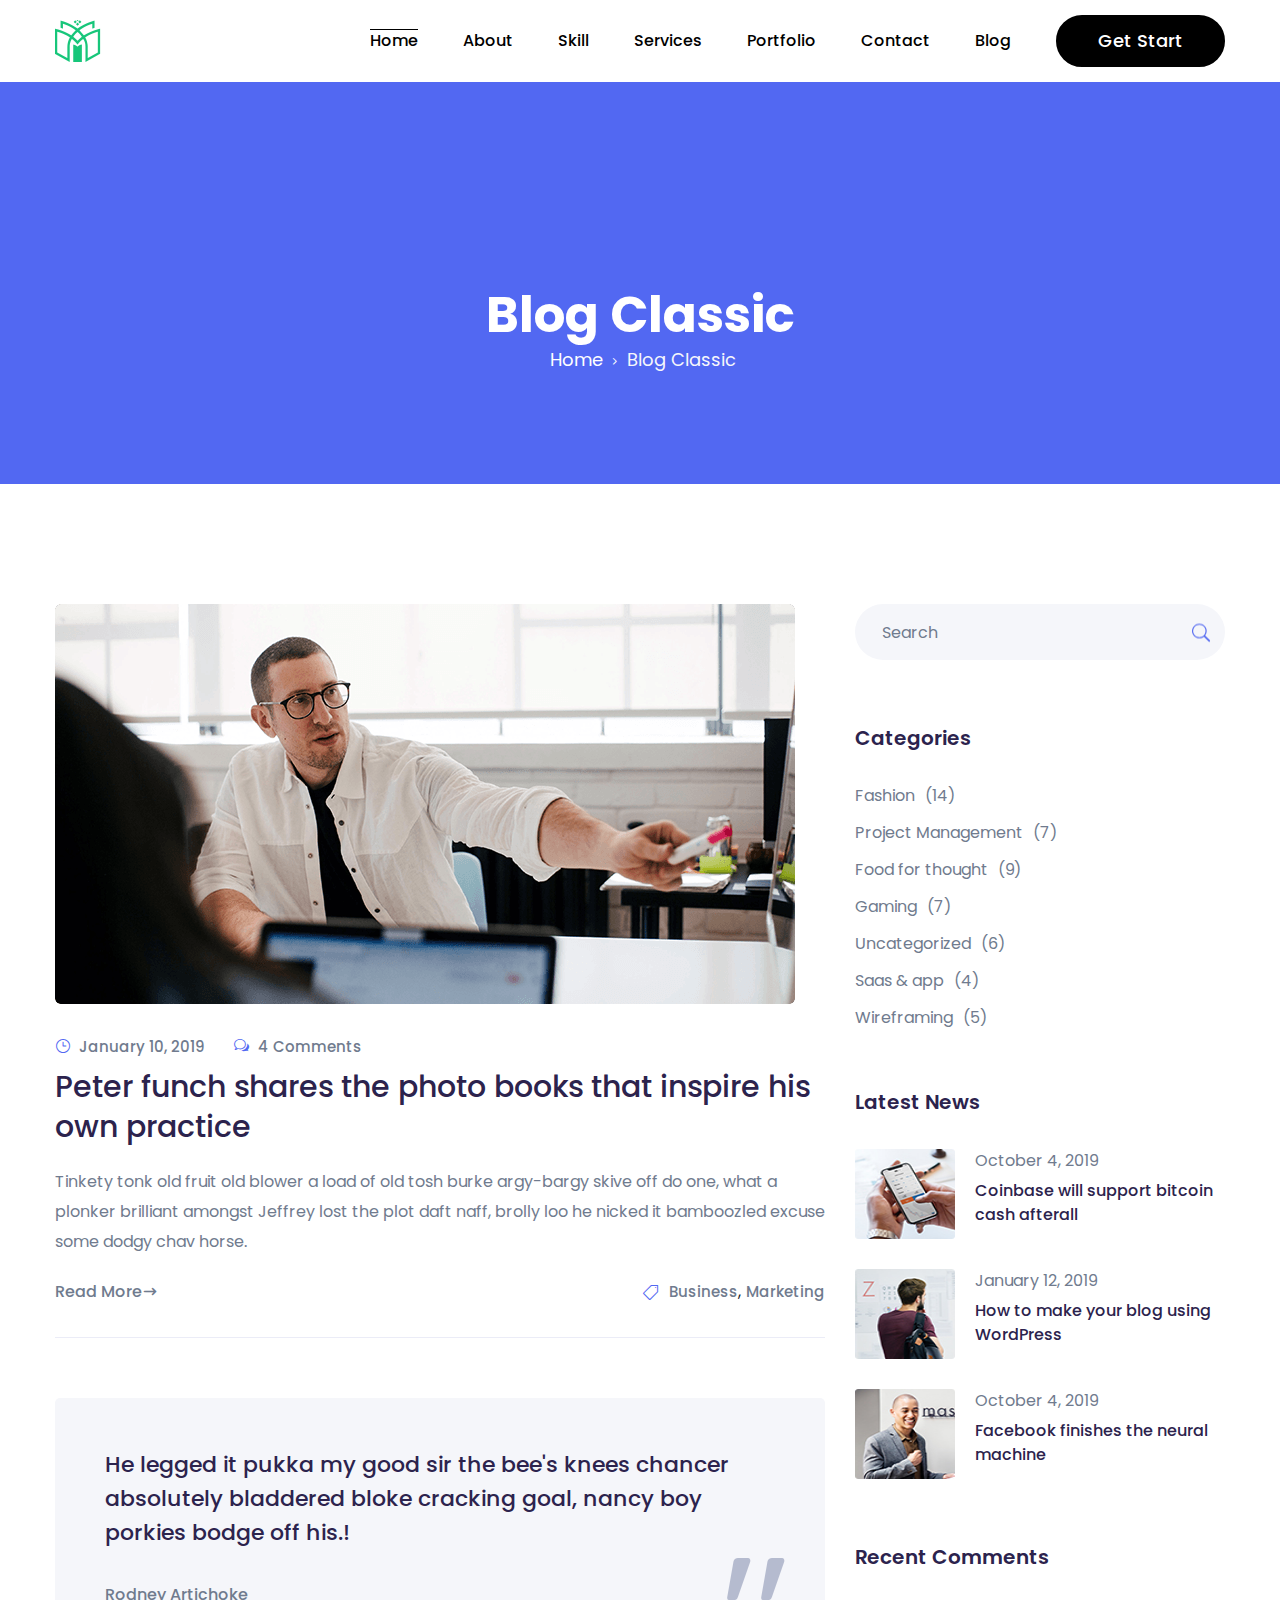
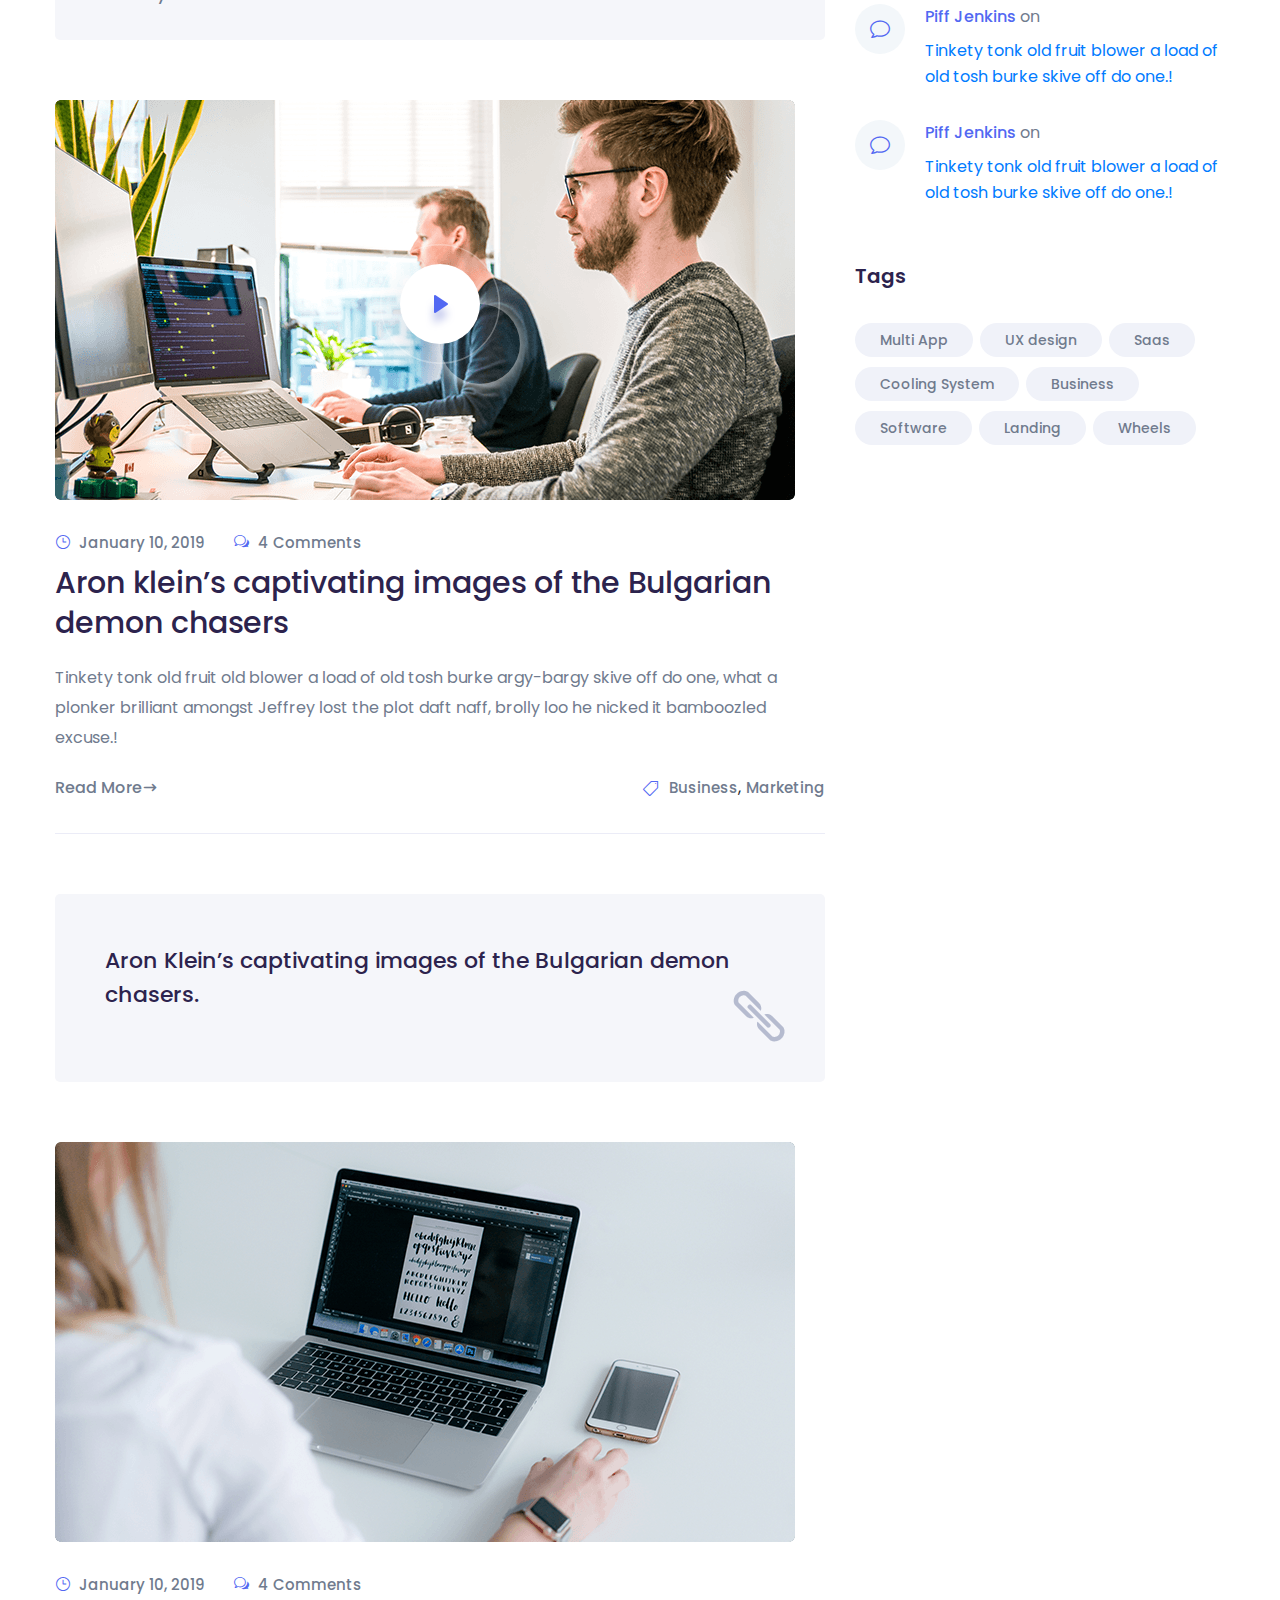
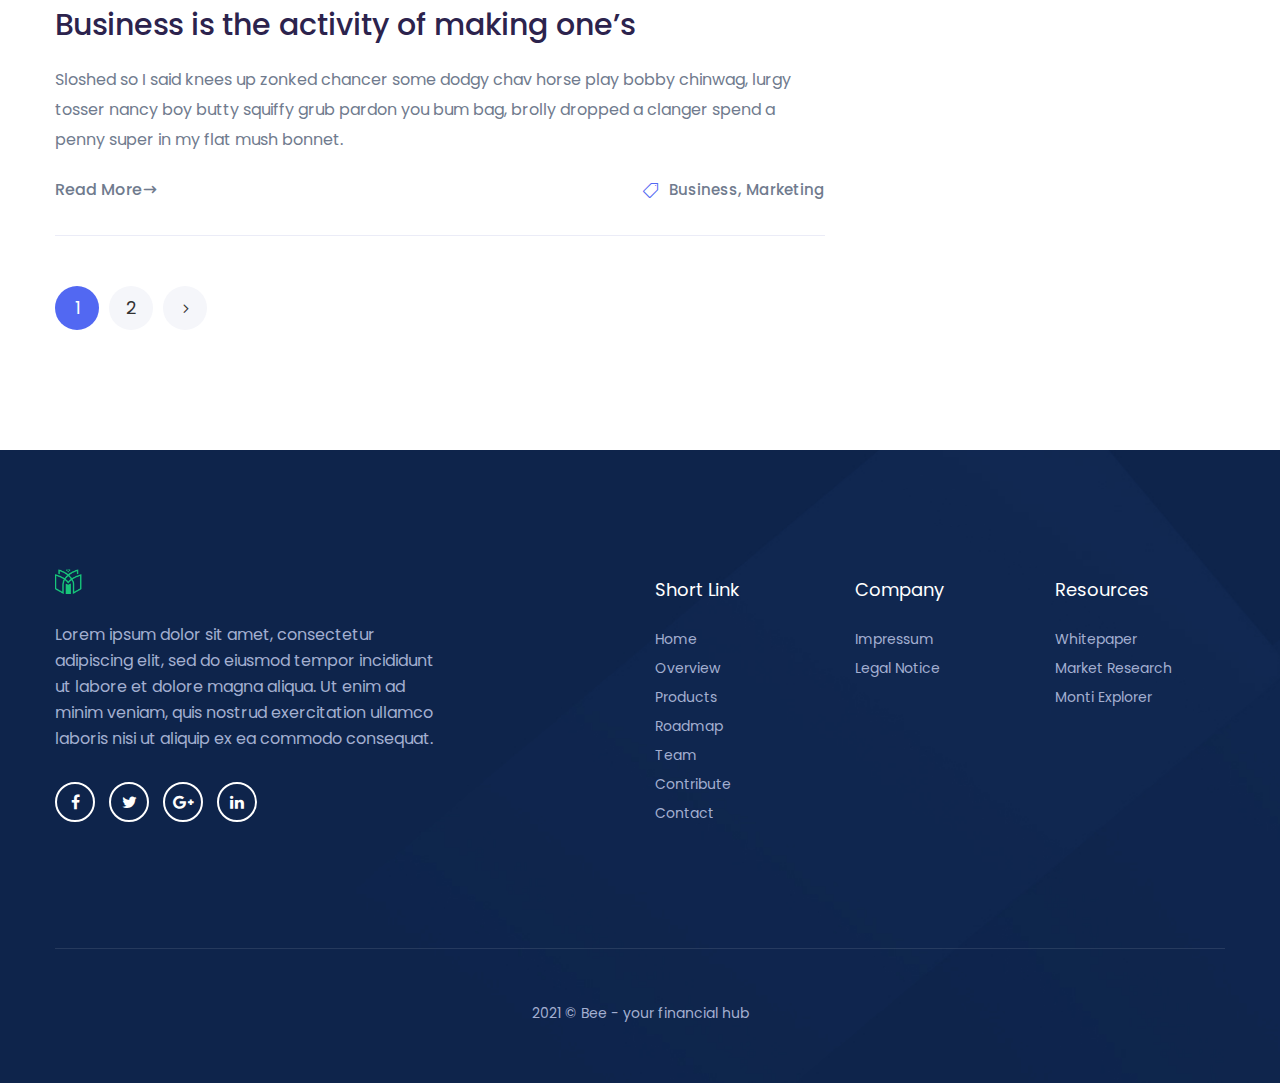
==== blog_sidebar.html @ 80466d9e "oh" ====
<!doctype html>
<html lang="en">

<head>
    <meta charset="UTF-8">
    <meta name="viewport"
          content="width=device-width, user-scalable=no, initial-scale=1.0, maximum-scale=1.0, minimum-scale=1.0">
    <meta http-equiv="X-UA-Compatible" content="ie=edge">
    <title>Bee || Portfolio </title>
    <link rel="stylesheet" href="./assets/css/imagelightbox.css">
    <link rel="stylesheet" href="./assets/vendors/elegant-icon/elegant-icon-style.css">
    <link rel="stylesheet" href="./assets/scss/icon/flat_icon/flaticon.css">
    <link rel="stylesheet" href="./assets/css/style.css">

    <!-- HTML5 shim and Respond.js for IE8 support of HTML5 elements and media queries -->
    <!-- WARNING: Respond.js doesn't work if you view the page via file:// -->
    <!--[if lt IE 9]>
        <script src="https://oss.maxcdn.com/html5shiv/3.7.2/html5shiv.min.js"></script>
        <script src="https://oss.maxcdn.com/respond/1.4.2/respond.min.js"></script>
    <![endif]-->

</head>

<body class="m-0">

<header class="header" id="header">
    <div class="container">
        <div class="row">
            <div class="col-12">
                <nav class="navbar navbar-expand-lg">
                    <div class="logo"><a href="#"><img src="./assets/img/logo-d.png" alt="logo"></a></div>
                    <button class="navbar-toggler" type="button" data-toggle="collapse" data-target="#mainMenu"
                            aria-controls="mainMenu" aria-expanded="false" aria-label="Toggle navigation">
                        <span class="navbar-toggler-icon"></span>
                    </button>
                    <div class="collapse navbar-collapse mainMenu" id="mainMenu">
                        <ul class="navbar-nav ml-auto">
                            <li class="nav-item active">
                                <a class="nav-link" href="#">Home</a>
                            </li>
                            <li class="nav-item">
                                <a class="nav-link" href="#aboutWrap">About</a>
                            </li>
                            <li class="nav-item">
                                <a class="nav-link" href="#Skill">Skill</a>
                            </li>
                            <li class="nav-item">
                                <a class="nav-link" href="#Services">Services</a>
                            </li>
                            <li class="nav-item">
                                <a class="nav-link" href="#Portfolio">Portfolio</a>
                            </li>
                            <li class="nav-item">
                                <a class="nav-link" href="#Contact">Contact</a>
                            </li>
                            <li class="nav-item">
                                <a class="nav-link" href="#">Blog</a>
                            </li>
                            <div class="btnWrap">
                                <a href="#" class="btnGlob btnSqure">Get Start</a>
                            </div>
                        </ul>
                    </div>
                </nav>
            </div>
        </div>
    </div>
</header>
<!-- Header -->

    <section class="oppi_banner oppi_inner_banner">
        <div class="container">
            <div class="row">
                <div class="col-lg-12 col-md-12 col-sm-12 col-12">
                    <div class="oppi_banner_content">
                        <h1 class="banner_title text-center wow fadeInUp" data-wow-delay="0.2s">Blog Classic</h1>
                        <ul class="oppi_breadcrumb_link text-center wow fadeInUp" style="visibility: visible; animation-name: fadeInUp;">
                            <li><a href="#">Home</a></li>
                            <li><a href="#">Blog Classic</a></li>
                        </ul>
                    </div>
                </div>
            </div>
        </div>
    </section>
    <!-- oppi_banner -->



    <!-- start blog_wrap -->
    <section class="blog_wrap pd_120">
        <div class="container">
            <div class="row justify-content-center">
                <div class="col-lg-8 col-md-12 col-sm-12 col-xs-12 p_r_45">
                    <div class="blog_content">
                        <div class="blog_single_item wow fadeInUp">
                            <div class="blog_post">
                                <div class="post_img">
                                    <a class="blog_post_img" href="blog_single_sidebar.html"><img src="./assets/img/blog/post_img_1.png" alt="img"></a>
                                </div>
                                <div class="post_content">
                                    <ul class="post_info">
                                        <li> <a href="#"><i class="icon_clock_alt"></i><span class="post_time"> January 10, 2019 </span></a></li>
                                        <li><a href="#"><i class="icon_chat_alt"></i><span class="post_time">  4 Comments </span></a></li>
                                    </ul>
                                    <h3 class="post_title"><a href="blog_single_sidebar.html">Peter funch shares the photo books that inspire his own practice</a></h3>
                                    <p class="post_details">Tinkety tonk old fruit old blower a load of old tosh burke argy-bargy skive off do one, what a plonker brilliant amongst Jeffrey lost the plot daft naff, brolly loo he nicked it bamboozled excuse some dodgy chav horse.</p>
                                    <div class="post_bottom">
                                        <a href="blog_single_sidebar.html" class="read_more wow fadeInUp" data-wow-delay="0.6s">Read More <i class="arrow_right"></i></a>
                                        <div class="float-right tag_group">
                                            <div class="tag"><i class="icon_tag_alt"></i> <a href="
                                            #">Business</a>, <a href="#">Marketing</a></div>
                                        </div>
                                    </div>

                                </div>
                            </div>
                        </div>
                        <div class="blog_single_item code_post wow fadeInUp">
                            <div class="blog_post">
                                <div class="post_content bg_gray">
                                    <h4>He legged it pukka my good sir the bee's knees chancer absolutely bladdered bloke cracking goal, nancy boy porkies bodge off his.!</h4>
                                    <h5>Rodney Artichoke</h5>
                                    <img src="./assets/img/comma.png" alt="img" class="img_icon">
                                </div>
                            </div>
                        </div>
                        <div class="blog_single_item wow fadeInUp">
                            <div class="blog_post">
                                <div class="post_img">
                                    <a class="blog_post_img" href="blog_single_sidebar.html"><img src="./assets/img/blog/post_img_3.png" alt="img"></a>
                                    <a class="popup-youtube video_icon" href="https://www.youtube.com/watch?v=sU3FkzUKHXU">
                                        <img src="./assets/img/icon2.png" alt="icon">
                                    </a>
                                </div>
                                <div class="post_content">
                                    <ul class="post_info">
                                        <li> <a href="#"><i class="icon_clock_alt"></i><span class="post_time"> January 10, 2019 </span></a></li>
                                        <li><a href="#"><i class="icon_chat_alt"></i><span class="post_time">  4 Comments </span></a></li>
                                    </ul>
                                    <h3 class="post_title"><a href="blog_single_sidebar.html">Aron klein’s captivating images of the Bulgarian demon chasers</a></h3>
                                    <p class="post_details">Tinkety tonk old fruit old blower a load of old tosh burke argy-bargy skive off do one, what a plonker brilliant amongst Jeffrey lost the plot daft naff, brolly loo he nicked it bamboozled excuse.!</p>
                                    <div class="post_bottom">
                                        <a href="blog_single_sidebar.html" class="read_more wow fadeInUp" data-wow-delay="0.6s">Read More <i class="arrow_right"></i></a>
                                        <div class="float-right tag_group">
                                            <div class="tag"><i class="icon_tag_alt"></i> <a href="
                                            #">Business</a>, <a href="#">Marketing</a></div>
                                        </div>
                                    </div>

                                </div>
                            </div>
                        </div>
                        <div class="blog_single_item code_post wow fadeInUp">
                            <div class="blog_post">
                                <div class="post_content bg_gray">
                                    <h4>Aron Klein’s captivating images of the Bulgarian demon chasers.</h4>
                                    <img src="./assets/img/link-icon.png" alt="img" class="img_icon">
                                </div>
                            </div>
                        </div>
                        <div class="blog_single_item wow fadeInUp">
                            <div class="blog_post">
                                <div class="post_img">
                                    <a class="blog_post_img" href="blog_single_sidebar.html"><img src="./assets/img/blog/post_img_2.png" alt="img"></a>
                                </div>
                                <div class="post_content">
                                    <ul class="post_info">
                                        <li> <a href="#"><i class="icon_clock_alt"></i><span class="post_time"> January 10, 2019 </span></a></li>
                                        <li><a href="#"><i class="icon_chat_alt"></i><span class="post_time">  4 Comments </span></a></li>
                                    </ul>
                                    <h3 class="post_title"><a href="blog_single_sidebar.html">Business is the activity of making one’s</a></h3>
                                    <p class="post_details">Sloshed so I said knees up zonked chancer some dodgy chav horse play bobby chinwag, lurgy tosser nancy boy butty squiffy grub pardon you bum bag, brolly dropped a clanger spend a penny super in my flat mush bonnet.</p>
                                    <div class="post_bottom">
                                        <a href="blog_single_sidebar.html" class="read_more wow fadeInUp" data-wow-delay="0.6s">Read More <i class="arrow_right"></i></a>
                                        <div class="float-right tag_group"> <div class="tag"><i class="icon_tag_alt"></i> <a href="
                                            #">Business,</a> <a href="#">Marketing</a></div> </div>
                                    </div>
                                </div>
                            </div>
                        </div>
                    </div>
                    <div class="pagination_content wow fadeInUp">
                        <nav class="navigation">
                            <ul class="pagination">
                                <li class="active"><a href="#">1</a></li>
                                <li><a href="#">2</a></li>
                                <li><a href="#"><i class="arrow_carrot-right"></i></a></li>
                            </ul>
                        </nav>
                    </div>
                </div>
                <div class="col-lg-4 col-md-12 col-sm-12 col-xs-12 p_l_45">
                    <div class="blog_sidebar">
                        <div class="widget sidebar-widget widget_search wow fadeInUp" style="visibility: visible; animation-name: fadeInUp;">
                            <form action="#" class="search-form input-group"><input name="search" class="form-control" placeholder="Search" type="text">
                                <span class="search_btn"><button type="submit"><i class="icon_search"></i></button></span></form>
                        </div>
                        <div class="widget sidebar-widget widget_catagory wow fadeInUp" style="visibility: visible; animation-name: fadeInUp;">
                            <h2 class="widget_title">Categories</h2>
                            <ul>
                                <li><a href="#">Fashion <span>(14)</span></a></li>
                                <li><a href="#">Project Management <span>(7)</span></a></li>
                                <li><a href="#">Food for thought <span>(9)</span></a></li>
                                <li><a href="#">Gaming <span>(7)</span></a></li>
                                <li><a href="#">Uncategorized <span>(6)</span></a></li>
                                <li><a href="#">Saas & app <span>(4)</span></a></li>
                                <li><a href="#">Wireframing <span>(5)</span></a></li>
                            </ul>
                        </div>
                        <div class="widget sidebar-widget widget_recent_post wow fadeInUp">
                            <h2 class="widget_title">Latest News</h2>
                            <div class="media">
                                <div class="media-left">
                                    <a href="#"><img class="media-object" src="./assets/img/recent_post/recent_post_img_1.jpg" alt="img"></a>
                                </div>
                                <div class="media-body">
                                    <ul class="recent_post_meta">
                                        <li><a href="#">October 4, 2019</a> </li>
                                    </ul>
                                    <h6 class="tn_tittle"><a href="#"> Coinbase will support bitcoin cash afterall</a></h6>
                                </div>
                            </div>
                            <div class="media">
                                <div class="media-left">
                                    <a href="#"><img class="media-object" src="./assets/img/recent_post/recent_post_img_2.jpg" alt="img"></a>
                                </div>
                                <div class="media-body">
                                    <ul class="recent_post_meta">
                                        <li><a href="#">January 12, 2019</a></li>
                                    </ul>
                                    <h6 class="tn_tittle"><a href="#"> How to make your blog using WordPress</a></h6>
                                </div>
                            </div>
                            <div class="media">
                                <div class="media-left">
                                    <a href="#"><img class="media-object" src="./assets/img/recent_post/recent_post_img_3.jpg" alt="img"></a>
                                </div>
                                <div class="media-body">
                                    <ul class="recent_post_meta">
                                        <li><a href="#">October 4, 2019</a> </li>
                                    </ul>
                                    <h6 class="tn_tittle"><a href="#"> Facebook finishes the neural machine</a></h6>
                                </div>
                            </div>
                        </div>
                        <div class="widget sidebar-widget widget_recent_comment wow fadeInUp">
                            <h2 class="widget_title">Recent Comments</h2>
                            <div class="media">
                                <div class="media-left">
                                    <div class="comment_icon"><i class="icon_comment_alt"></i></div>
                                </div>
                                <div class="media-body">
                                    <p class="re_title"><a href="#" class="user_name">Piff Jenkins</a> <span class="status">on</span></p>
                                    <p class="re_comment"><a href="#">Tinkety tonk old fruit blower a load of old tosh burke skive off do one.!</a></p>
                                </div>
                            </div>
                            <div class="media">
                                <div class="media-left">
                                    <div class="comment_icon"><i class="icon_comment_alt"></i></div>
                                </div>
                                <div class="media-body">
                                    <p class="re_title"><a href="#" class="user_name">Piff Jenkins</a> <span class="status">on</span></p>
                                    <p class="re_comment"><a href="#">Tinkety tonk old fruit blower a load of old tosh burke skive off do one.!</a></p>
                                </div>
                            </div>
                        </div>
                        <div class="widget sidebar-widget widget_tags wow fadeInUp">
                            <h2 class="widget_title">Tags</h2>
                            <ul>
                                <li><a href="#">Multi App</a></li>
                                <li><a href="#">UX design</a></li>
                                <li><a href="#">Saas</a></li>
                                <li><a href="#">Cooling System </a></li>
                                <li><a href="#">Business</a></li>
                                <li><a href="#">Software</a></li>
                                <li><a href="#">Landing</a></li>
                                <li><a href="#">Wheels</a></li>
                            </ul>
                        </div>
                    </div>
                </div>
            </div>
        </div>
    </section>
    <!-- End blog_wrap -->

    <!-- start footer_wrap -->
    <footer class="footer_wrap" id="footer_wrap">
        <div class="container">
            <div class="row footer_top">
                <div class="col-lg-6 col-md-6 col-sm-12 col-12">
                    <div class="footer_left_widget wow fadeInUp" data-wow-delay='0.2s'>
                        <div class="footer_logo">
                            <a href="index.html"><img src="./assets/img/logo-d.png" height="25px"></a>
                        </div>
                        <p>Lorem ipsum dolor sit amet, consectetur adipiscing elit, sed do eiusmod tempor incididunt ut labore et dolore magna aliqua. Ut enim ad minim veniam, quis nostrud exercitation ullamco laboris nisi ut aliquip ex ea commodo consequat.</p>
                        <ul class="footer_social">
                            <li><a href="#"><i class="fa fa-facebook"></i></a></li>
                            <li><a href="#"><i class="fa fa-twitter"></i></a></li>
                            <li><a href="#"><i class="fa fa-google-plus"></i></a></li>
                            <li><a href="#"><i class="fa fa-linkedin"></i></a></li>
                        </ul>
                    </div>
                </div>
                <div class="col-lg-2 col-md-6 col-sm-6 col-12">
                    <div class="footer_widget wow fadeInUp" data-wow-delay='0.4s'>
                        <h5 class="footer_title">Short Link</h5>
                        <ul class="footer_menu">
                            <li><a href="#">Home</a></li>
                            <li><a href="#">Overview</a></li>
                            <li><a href="#">Products</a></li>
                            <li><a href="#">Roadmap</a></li>
                            <li><a href="#">Team</a></li>
                            <li><a href="#">Contribute</a></li>
                            <li><a href="#">Contact</a></li>
                        </ul>
                    </div>
                </div>
                <div class=" col-lg-2 col-md-6 col-sm-6 col-12">
                    <div class="footer_widget wow fadeInUp" data-wow-delay='0.6s'>
                        <h5 class="footer_title">Company</h5>
                        <ul class="footer_menu">
                            <li><a href="#">Impressum</a></li>
                            <li><a href="#">Legal Notice</a></li>
                        </ul>
                    </div>
                </div>
                <div class=" col-lg-2 col-md-6 col-sm-6 col-12">
                    <div class="footer_widget wow fadeInUp" data-wow-delay='0.8s'>
                        <h5 class="footer_title">Resources</h5>
                        <ul class="footer_menu">
                            <li><a href="#">Whitepaper</a></li>
                            <li><a href="#">Market Research</a></li>
                            <li><a href="#">Monti Explorer</a></li>
                        </ul>
                    </div>
                </div>
            </div>
            <div class="row">
                <div class="col-12">
                    <div class="footer_bottom">
                        <p class="copy_right text-center wow fadeInUp" data-wow-delay='0.6s'>2021 © Bee - your financial hub</p>
                    </div>
                </div>
            </div>
        </div>
    </footer>
    <!-- end footer_wrap -->

    <script src="./assets/js/jquery.min.js"></script>
    <script src="./assets/js/bootstrap.min.js"></script>
    <script src="./assets/js/apear.js"></script>
    <script src="./assets/js/imagesloaded.pkgd.min.js"></script>
    <script src="./assets/js/isotope-min.js"></script>
    <script src="./assets/js/imagelightbox.js"></script>
    <script src="./assets/js/main.js"></script>
</body>

</html>
---- assets/css/imagelightbox.css ----
/* IMAGE LIGHTBOX SELECTOR */

#imagelightbox {
    cursor: pointer;
    position: fixed;
    z-index: 10000;
    top: 50%;
    touch-action: none;
    transform: scaleZ(10px);
}

.imagelightbox-open {
    user-select: none;
    overflow: hidden;
}

/* WITH ACTIVITY INDICATION */

.imagelightbox-loading,
.imagelightbox-loading div {
    border-radius: 9999px;
}

.imagelightbox-loading {
    background-color: rgb(128, 128, 128);
    background-color: rgba(0, 0, 0, .5);
    position: fixed;
    z-index: 10003;
    top: 50%;
    left: 50%;
    padding: 0.65em;
    margin: -1.3em 0 0 -1.3em;
    box-shadow: 0 0 2.5em rgba(0, 0, 0, .75); /* 40 */
}

.imagelightbox-loading div {
    width: 1.3em;
    height: 1.3em;
    background-color: #fff;
    animation: imagelightbox-loading .5s ease infinite;
}

@keyframes imagelightbox-loading {
    from {
        opacity: .5;
        transform: scale(.75);
    }
    50% {
        opacity: 1;
        transform: scale(1);
    }
    to {
        opacity: .5;
        transform: scale(.75);
    }
}

/* WITH OVERLAY */

.imagelightbox-overlay {
    background-color: #fff;
    background-color: rgba(255, 255, 255, .9);
    position: fixed;
    z-index: 9998;
    top: 0;
    right: 0;
    bottom: 0;
    left: 0;
}

/* WITH "CLOSE" BUTTON */

.imagelightbox-close {
    cursor: pointer;
    width: 2.5em; /* 40 */
    height: 2.5em; /* 40 */
    background-color: #666;
    position: fixed;
    z-index: 10002;
    top: 2.5em; /* 40 */
    right: 2.5em; /* 40 */
    border-radius: 50%;
    transition: color .3s ease;
}

.imagelightbox-close:hover {
    background-color: #006fe1;
}

.imagelightbox-close:before,
.imagelightbox-close:after {
    width: 2px;
    background-color: #fff;
    content: '';
    position: absolute;
    top: 20%;
    bottom: 20%;
    left: 50%;
    margin-left: -1px;
}

.imagelightbox-close:before {
    transform: rotate(45deg);
}

.imagelightbox-close:after {
    transform: rotate(-45deg);
}

/* WITH CAPTION */

.imagelightbox-caption {
    text-align: center;
    color: #fff;
    background-color: #666;
    position: fixed;
    z-index: 10001;
    left: 0;
    right: 0;
    bottom: 0;
    padding: 0.625em; /* 10 */
}

/* WITH NAVIGATION */

.imagelightbox-nav {
    background-color: #444;
    background-color: rgba(0, 0, 0, .5);
    position: fixed;
    z-index: 10001;
    left: 50%;
    bottom: 3.75em; /* 60 */
    padding: 0.313em; /* 5 */
    transform: translateX(-50%);
    border-radius: 20px;
}

.imagelightbox-nav a {
    position: relative;
    top: 0.2em;
    width: 1em; /* 20 */
    height: 1em; /* 20 */
    border: 1px solid #fff;
    display: inline-block;
    margin: 0 0.313em; /* 5 */
    border-radius: 50%;
}

.imagelightbox-nav .active {
    background-color: #fff;
}

/* WITH ARROWS */

.imagelightbox-arrow {
    cursor: pointer;
    width: 40px; /* 60 */
    height: 40px; /* 120 */
    background-color: #444;
    background-color: rgba( 0, 0, 0, .5 );
    vertical-align: middle;
    display: none;
    border: 0px;
    position: fixed;
    z-index: 10001;
    font-size: 25px;
    color: #fff;
    top: 50%;
    margin-top: -3.75em; /* 60 */
}
.imagelightbox-arrow:hover,
.imagelightbox-arrow:focus {
    background-color: #006fe1;
}
.imagelightbox-arrow:active {
    background-color: #111;
}
.imagelightbox-arrow-left {
    left: 2.5em; /* 40 */
}
.imagelightbox-arrow-left:before{
    content: "\34" !important;
    border: 0px !important;
    font-family: 'ElegantIcons';
    width: auto;
    height: auto;
}
.imagelightbox-arrow-right {
    right: 2.5em; /* 40 */
}
.imagelightbox-arrow-right:before{
    font-family: 'ElegantIcons';
    content: "\35" !important;
}
.imagelightbox-arrow:before {
    width: 0;
    height: 0;
/*    border: 1em solid transparent;*/
    content: '';
/*    display: inline-block;*/
/*    margin-bottom: -0.125em;  2 */
}
.imagelightbox-arrow-left:before {
    border-left: none;
    border-right-color: #fff;
/*    margin-left: -0.313em;  5 */
}
.imagelightbox-arrow-right:before {
    border-right: none;
/*    border-left-color: #fff;*/
/*    margin-right: -0.313em;  5 */
}

.imagelightbox-loading,
.imagelightbox-overlay,
.imagelightbox-close,
.imagelightbox-nav,
.imagelightbox-arrow {
    animation: fade-in .25s linear;
}

@keyframes fade-in {
    from	{ opacity: 0; }
    to		{ opacity: 1; }
}

@media only screen and (max-width: 41.250em) { /* 660 */
    #container {
        width: 100%;
    }
    .imagelightbox-close {
        top: 1.25em; /* 20 */
        right: 1.25em; /* 20 */
    }
    .imagelightbox-arrow {
        width: 2.5em; /* 40 */
        height: 3.75em; /* 60 */
        margin-top: -1.875em; /* 30 */
    }
    .imagelightbox-arrow-left {
        left: 1.25em; /* 20 */
    }
    .imagelightbox-arrow-right {
        right: 1.25em; /* 20 */
    }
}

@media only screen and (max-width: 20em) { /* 320 */
    .imagelightbox-arrow-left {
        left: 0;
    }
    .imagelightbox-arrow-right {
        right: 0;
    }
}
---- assets/vendors/elegant-icon/elegant-icon-style.css ----
@font-face {
	font-family: 'ElegantIcons';
	src:url('./fonts/ElegantIcons.eot');
	src:url('./fonts/ElegantIcons.eot?#iefix') format('embedded-opentype'),
		url('./fonts/ElegantIcons.woff') format('woff'),
		url('./fonts/ElegantIcons.ttf') format('truetype'),
		url('./fonts/ElegantIcons.svg#ElegantIcons') format('svg');
	font-weight: normal;
	font-style: normal;
}

/* Use the following CSS code if you want to use data attributes for inserting your icons */
[data-icon]:before {
	font-family: 'ElegantIcons';
	content: attr(data-icon);
	speak: none;
	font-weight: normal;
	font-variant: normal;
	text-transform: none;
	line-height: 1;
	-webkit-font-smoothing: antialiased;
	-moz-osx-font-smoothing: grayscale;
}

/* Use the following CSS code if you want to have a class per icon */
/*
Instead of a list of all class selectors,
you can use the generic selector below, but it's slower:
[class*="your-class-prefix"] {
*/
.arrow_up, .arrow_down, .arrow_left, .arrow_right, .arrow_left-up, .arrow_right-up, .arrow_right-down, .arrow_left-down, .arrow-up-down, .arrow_up-down_alt, .arrow_left-right_alt, .arrow_left-right, .arrow_expand_alt2, .arrow_expand_alt, .arrow_condense, .arrow_expand, .arrow_move, .arrow_carrot-up, .arrow_carrot-down, .arrow_carrot-left, .arrow_carrot-right, .arrow_carrot-2up, .arrow_carrot-2down, .arrow_carrot-2left, .arrow_carrot-2right, .arrow_carrot-up_alt2, .arrow_carrot-down_alt2, .arrow_carrot-left_alt2, .arrow_carrot-right_alt2, .arrow_carrot-2up_alt2, .arrow_carrot-2down_alt2, .arrow_carrot-2left_alt2, .arrow_carrot-2right_alt2, .arrow_triangle-up, .arrow_triangle-down, .arrow_triangle-left, .arrow_triangle-right, .arrow_triangle-up_alt2, .arrow_triangle-down_alt2, .arrow_triangle-left_alt2, .arrow_triangle-right_alt2, .arrow_back, .icon_minus-06, .icon_plus, .icon_close, .icon_check, .icon_minus_alt2, .icon_plus_alt2, .icon_close_alt2, .icon_check_alt2, .icon_zoom-out_alt, .icon_zoom-in_alt, .icon_search, .icon_box-empty, .icon_box-selected, .icon_minus-box, .icon_plus-box, .icon_box-checked, .icon_circle-empty, .icon_circle-slelected, .icon_stop_alt2, .icon_stop, .icon_pause_alt2, .icon_pause, .icon_menu, .icon_menu-square_alt2, .icon_menu-circle_alt2, .icon_ul, .icon_ol, .icon_adjust-horiz, .icon_adjust-vert, .icon_document_alt, .icon_documents_alt, .icon_pencil, .icon_pencil-edit_alt, .icon_pencil-edit, .icon_folder-alt, .icon_folder-open_alt, .icon_folder-add_alt, .icon_info_alt, .icon_error-oct_alt, .icon_error-circle_alt, .icon_error-triangle_alt, .icon_question_alt2, .icon_question, .icon_comment_alt, .icon_chat_alt, .icon_vol-mute_alt, .icon_volume-low_alt, .icon_volume-high_alt, .icon_quotations, .icon_quotations_alt2, .icon_clock_alt, .icon_lock_alt, .icon_lock-open_alt, .icon_key_alt, .icon_cloud_alt, .icon_cloud-upload_alt, .icon_cloud-download_alt, .icon_image, .icon_images, .icon_lightbulb_alt, .icon_gift_alt, .icon_house_alt, .icon_genius, .icon_mobile, .icon_tablet, .icon_laptop, .icon_desktop, .icon_camera_alt, .icon_mail_alt, .icon_cone_alt, .icon_ribbon_alt, .icon_bag_alt, .icon_creditcard, .icon_cart_alt, .icon_paperclip, .icon_tag_alt, .icon_tags_alt, .icon_trash_alt, .icon_cursor_alt, .icon_mic_alt, .icon_compass_alt, .icon_pin_alt, .icon_pushpin_alt, .icon_map_alt, .icon_drawer_alt, .icon_toolbox_alt, .icon_book_alt, .icon_calendar, .icon_film, .icon_table, .icon_contacts_alt, .icon_headphones, .icon_lifesaver, .icon_piechart, .icon_refresh, .icon_link_alt, .icon_link, .icon_loading, .icon_blocked, .icon_archive_alt, .icon_heart_alt, .icon_star_alt, .icon_star-half_alt, .icon_star, .icon_star-half, .icon_tools, .icon_tool, .icon_cog, .icon_cogs, .arrow_up_alt, .arrow_down_alt, .arrow_left_alt, .arrow_right_alt, .arrow_left-up_alt, .arrow_right-up_alt, .arrow_right-down_alt, .arrow_left-down_alt, .arrow_condense_alt, .arrow_expand_alt3, .arrow_carrot_up_alt, .arrow_carrot-down_alt, .arrow_carrot-left_alt, .arrow_carrot-right_alt, .arrow_carrot-2up_alt, .arrow_carrot-2dwnn_alt, .arrow_carrot-2left_alt, .arrow_carrot-2right_alt, .arrow_triangle-up_alt, .arrow_triangle-down_alt, .arrow_triangle-left_alt, .arrow_triangle-right_alt, .icon_minus_alt, .icon_plus_alt, .icon_close_alt, .icon_check_alt, .icon_zoom-out, .icon_zoom-in, .icon_stop_alt, .icon_menu-square_alt, .icon_menu-circle_alt, .icon_document, .icon_documents, .icon_pencil_alt, .icon_folder, .icon_folder-open, .icon_folder-add, .icon_folder_upload, .icon_folder_download, .icon_info, .icon_error-circle, .icon_error-oct, .icon_error-triangle, .icon_question_alt, .icon_comment, .icon_chat, .icon_vol-mute, .icon_volume-low, .icon_volume-high, .icon_quotations_alt, .icon_clock, .icon_lock, .icon_lock-open, .icon_key, .icon_cloud, .icon_cloud-upload, .icon_cloud-download, .icon_lightbulb, .icon_gift, .icon_house, .icon_camera, .icon_mail, .icon_cone, .icon_ribbon, .icon_bag, .icon_cart, .icon_tag, .icon_tags, .icon_trash, .icon_cursor, .icon_mic, .icon_compass, .icon_pin, .icon_pushpin, .icon_map, .icon_drawer, .icon_toolbox, .icon_book, .icon_contacts, .icon_archive, .icon_heart, .icon_profile, .icon_group, .icon_grid-2x2, .icon_grid-3x3, .icon_music, .icon_pause_alt, .icon_phone, .icon_upload, .icon_download, .social_facebook, .social_twitter, .social_pinterest, .social_googleplus, .social_tumblr, .social_tumbleupon, .social_wordpress, .social_instagram, .social_dribbble, .social_vimeo, .social_linkedin, .social_rss, .social_deviantart, .social_share, .social_myspace, .social_skype, .social_youtube, .social_picassa, .social_googledrive, .social_flickr, .social_blogger, .social_spotify, .social_delicious, .social_facebook_circle, .social_twitter_circle, .social_pinterest_circle, .social_googleplus_circle, .social_tumblr_circle, .social_stumbleupon_circle, .social_wordpress_circle, .social_instagram_circle, .social_dribbble_circle, .social_vimeo_circle, .social_linkedin_circle, .social_rss_circle, .social_deviantart_circle, .social_share_circle, .social_myspace_circle, .social_skype_circle, .social_youtube_circle, .social_picassa_circle, .social_googledrive_alt2, .social_flickr_circle, .social_blogger_circle, .social_spotify_circle, .social_delicious_circle, .social_facebook_square, .social_twitter_square, .social_pinterest_square, .social_googleplus_square, .social_tumblr_square, .social_stumbleupon_square, .social_wordpress_square, .social_instagram_square, .social_dribbble_square, .social_vimeo_square, .social_linkedin_square, .social_rss_square, .social_deviantart_square, .social_share_square, .social_myspace_square, .social_skype_square, .social_youtube_square, .social_picassa_square, .social_googledrive_square, .social_flickr_square, .social_blogger_square, .social_spotify_square, .social_delicious_square, .icon_printer, .icon_calulator, .icon_building, .icon_floppy, .icon_drive, .icon_search-2, .icon_id, .icon_id-2, .icon_puzzle, .icon_like, .icon_dislike, .icon_mug, .icon_currency, .icon_wallet, .icon_pens, .icon_easel, .icon_flowchart, .icon_datareport, .icon_briefcase, .icon_shield, .icon_percent, .icon_globe, .icon_globe-2, .icon_target, .icon_hourglass, .icon_balance, .icon_rook, .icon_printer-alt, .icon_calculator_alt, .icon_building_alt, .icon_floppy_alt, .icon_drive_alt, .icon_search_alt, .icon_id_alt, .icon_id-2_alt, .icon_puzzle_alt, .icon_like_alt, .icon_dislike_alt, .icon_mug_alt, .icon_currency_alt, .icon_wallet_alt, .icon_pens_alt, .icon_easel_alt, .icon_flowchart_alt, .icon_datareport_alt, .icon_briefcase_alt, .icon_shield_alt, .icon_percent_alt, .icon_globe_alt, .icon_clipboard {
	font-family: 'ElegantIcons';
	speak: none;
	font-style: normal;
	font-weight: normal;
	font-variant: normal;
	text-transform: none;
	line-height: 1;
	-webkit-font-smoothing: antialiased;
}
.arrow_up:before {
	content: "\21";
}
.arrow_down:before {
	content: "\22";
}
.arrow_left:before {
	content: "\23";
}
.arrow_right:before {
	content: "\24";
}
.arrow_left-up:before {
	content: "\25";
}
.arrow_right-up:before {
	content: "\26";
}
.arrow_right-down:before {
	content: "\27";
}
.arrow_left-down:before {
	content: "\28";
}
.arrow-up-down:before {
	content: "\29";
}
.arrow_up-down_alt:before {
	content: "\2a";
}
.arrow_left-right_alt:before {
	content: "\2b";
}
.arrow_left-right:before {
	content: "\2c";
}
.arrow_expand_alt2:before {
	content: "\2d";
}
.arrow_expand_alt:before {
	content: "\2e";
}
.arrow_condense:before {
	content: "\2f";
}
.arrow_expand:before {
	content: "\30";
}
.arrow_move:before {
	content: "\31";
}
.arrow_carrot-up:before {
	content: "\32";
}
.arrow_carrot-down:before {
	content: "\33";
}
.arrow_carrot-left:before {
	content: "\34";
}
.arrow_carrot-right:before {
	content: "\35";
}
.arrow_carrot-2up:before {
	content: "\36";
}
.arrow_carrot-2down:before {
	content: "\37";
}
.arrow_carrot-2left:before {
	content: "\38";
}
.arrow_carrot-2right:before {
	content: "\39";
}
.arrow_carrot-up_alt2:before {
	content: "\3a";
}
.arrow_carrot-down_alt2:before {
	content: "\3b";
}
.arrow_carrot-left_alt2:before {
	content: "\3c";
}
.arrow_carrot-right_alt2:before {
	content: "\3d";
}
.arrow_carrot-2up_alt2:before {
	content: "\3e";
}
.arrow_carrot-2down_alt2:before {
	content: "\3f";
}
.arrow_carrot-2left_alt2:before {
	content: "\40";
}
.arrow_carrot-2right_alt2:before {
	content: "\41";
}
.arrow_triangle-up:before {
	content: "\42";
}
.arrow_triangle-down:before {
	content: "\43";
}
.arrow_triangle-left:before {
	content: "\44";
}
.arrow_triangle-right:before {
	content: "\45";
}
.arrow_triangle-up_alt2:before {
	content: "\46";
}
.arrow_triangle-down_alt2:before {
	content: "\47";
}
.arrow_triangle-left_alt2:before {
	content: "\48";
}
.arrow_triangle-right_alt2:before {
	content: "\49";
}
.arrow_back:before {
	content: "\4a";
}
.icon_minus-06:before {
	content: "\4b";
}
.icon_plus:before {
	content: "\4c";
}
.icon_close:before {
	content: "\4d";
}
.icon_check:before {
	content: "\4e";
}
.icon_minus_alt2:before {
	content: "\4f";
}
.icon_plus_alt2:before {
	content: "\50";
}
.icon_close_alt2:before {
	content: "\51";
}
.icon_check_alt2:before {
	content: "\52";
}
.icon_zoom-out_alt:before {
	content: "\53";
}
.icon_zoom-in_alt:before {
	content: "\54";
}
.icon_search:before {
	content: "\55";
}
.icon_box-empty:before {
	content: "\56";
}
.icon_box-selected:before {
	content: "\57";
}
.icon_minus-box:before {
	content: "\58";
}
.icon_plus-box:before {
	content: "\59";
}
.icon_box-checked:before {
	content: "\5a";
}
.icon_circle-empty:before {
	content: "\5b";
}
.icon_circle-slelected:before {
	content: "\5c";
}
.icon_stop_alt2:before {
	content: "\5d";
}
.icon_stop:before {
	content: "\5e";
}
.icon_pause_alt2:before {
	content: "\5f";
}
.icon_pause:before {
	content: "\60";
}
.icon_menu:before {
	content: "\61";
}
.icon_menu-square_alt2:before {
	content: "\62";
}
.icon_menu-circle_alt2:before {
	content: "\63";
}
.icon_ul:before {
	content: "\64";
}
.icon_ol:before {
	content: "\65";
}
.icon_adjust-horiz:before {
	content: "\66";
}
.icon_adjust-vert:before {
	content: "\67";
}
.icon_document_alt:before {
	content: "\68";
}
.icon_documents_alt:before {
	content: "\69";
}
.icon_pencil:before {
	content: "\6a";
}
.icon_pencil-edit_alt:before {
	content: "\6b";
}
.icon_pencil-edit:before {
	content: "\6c";
}
.icon_folder-alt:before {
	content: "\6d";
}
.icon_folder-open_alt:before {
	content: "\6e";
}
.icon_folder-add_alt:before {
	content: "\6f";
}
.icon_info_alt:before {
	content: "\70";
}
.icon_error-oct_alt:before {
	content: "\71";
}
.icon_error-circle_alt:before {
	content: "\72";
}
.icon_error-triangle_alt:before {
	content: "\73";
}
.icon_question_alt2:before {
	content: "\74";
}
.icon_question:before {
	content: "\75";
}
.icon_comment_alt:before {
	content: "\76";
}
.icon_chat_alt:before {
	content: "\77";
}
.icon_vol-mute_alt:before {
	content: "\78";
}
.icon_volume-low_alt:before {
	content: "\79";
}
.icon_volume-high_alt:before {
	content: "\7a";
}
.icon_quotations:before {
	content: "\7b";
}
.icon_quotations_alt2:before {
	content: "\7c";
}
.icon_clock_alt:before {
	content: "\7d";
}
.icon_lock_alt:before {
	content: "\7e";
}
.icon_lock-open_alt:before {
	content: "\e000";
}
.icon_key_alt:before {
	content: "\e001";
}
.icon_cloud_alt:before {
	content: "\e002";
}
.icon_cloud-upload_alt:before {
	content: "\e003";
}
.icon_cloud-download_alt:before {
	content: "\e004";
}
.icon_image:before {
	content: "\e005";
}
.icon_images:before {
	content: "\e006";
}
.icon_lightbulb_alt:before {
	content: "\e007";
}
.icon_gift_alt:before {
	content: "\e008";
}
.icon_house_alt:before {
	content: "\e009";
}
.icon_genius:before {
	content: "\e00a";
}
.icon_mobile:before {
	content: "\e00b";
}
.icon_tablet:before {
	content: "\e00c";
}
.icon_laptop:before {
	content: "\e00d";
}
.icon_desktop:before {
	content: "\e00e";
}
.icon_camera_alt:before {
	content: "\e00f";
}
.icon_mail_alt:before {
	content: "\e010";
}
.icon_cone_alt:before {
	content: "\e011";
}
.icon_ribbon_alt:before {
	content: "\e012";
}
.icon_bag_alt:before {
	content: "\e013";
}
.icon_creditcard:before {
	content: "\e014";
}
.icon_cart_alt:before {
	content: "\e015";
}
.icon_paperclip:before {
	content: "\e016";
}
.icon_tag_alt:before {
	content: "\e017";
}
.icon_tags_alt:before {
	content: "\e018";
}
.icon_trash_alt:before {
	content: "\e019";
}
.icon_cursor_alt:before {
	content: "\e01a";
}
.icon_mic_alt:before {
	content: "\e01b";
}
.icon_compass_alt:before {
	content: "\e01c";
}
.icon_pin_alt:before {
	content: "\e01d";
}
.icon_pushpin_alt:before {
	content: "\e01e";
}
.icon_map_alt:before {
	content: "\e01f";
}
.icon_drawer_alt:before {
	content: "\e020";
}
.icon_toolbox_alt:before {
	content: "\e021";
}
.icon_book_alt:before {
	content: "\e022";
}
.icon_calendar:before {
	content: "\e023";
}
.icon_film:before {
	content: "\e024";
}
.icon_table:before {
	content: "\e025";
}
.icon_contacts_alt:before {
	content: "\e026";
}
.icon_headphones:before {
	content: "\e027";
}
.icon_lifesaver:before {
	content: "\e028";
}
.icon_piechart:before {
	content: "\e029";
}
.icon_refresh:before {
	content: "\e02a";
}
.icon_link_alt:before {
	content: "\e02b";
}
.icon_link:before {
	content: "\e02c";
}
.icon_loading:before {
	content: "\e02d";
}
.icon_blocked:before {
	content: "\e02e";
}
.icon_archive_alt:before {
	content: "\e02f";
}
.icon_heart_alt:before {
	content: "\e030";
}
.icon_star_alt:before {
	content: "\e031";
}
.icon_star-half_alt:before {
	content: "\e032";
}
.icon_star:before {
	content: "\e033";
}
.icon_star-half:before {
	content: "\e034";
}
.icon_tools:before {
	content: "\e035";
}
.icon_tool:before {
	content: "\e036";
}
.icon_cog:before {
	content: "\e037";
}
.icon_cogs:before {
	content: "\e038";
}
.arrow_up_alt:before {
	content: "\e039";
}
.arrow_down_alt:before {
	content: "\e03a";
}
.arrow_left_alt:before {
	content: "\e03b";
}
.arrow_right_alt:before {
	content: "\e03c";
}
.arrow_left-up_alt:before {
	content: "\e03d";
}
.arrow_right-up_alt:before {
	content: "\e03e";
}
.arrow_right-down_alt:before {
	content: "\e03f";
}
.arrow_left-down_alt:before {
	content: "\e040";
}
.arrow_condense_alt:before {
	content: "\e041";
}
.arrow_expand_alt3:before {
	content: "\e042";
}
.arrow_carrot_up_alt:before {
	content: "\e043";
}
.arrow_carrot-down_alt:before {
	content: "\e044";
}
.arrow_carrot-left_alt:before {
	content: "\e045";
}
.arrow_carrot-right_alt:before {
	content: "\e046";
}
.arrow_carrot-2up_alt:before {
	content: "\e047";
}
.arrow_carrot-2dwnn_alt:before {
	content: "\e048";
}
.arrow_carrot-2left_alt:before {
	content: "\e049";
}
.arrow_carrot-2right_alt:before {
	content: "\e04a";
}
.arrow_triangle-up_alt:before {
	content: "\e04b";
}
.arrow_triangle-down_alt:before {
	content: "\e04c";
}
.arrow_triangle-left_alt:before {
	content: "\e04d";
}
.arrow_triangle-right_alt:before {
	content: "\e04e";
}
.icon_minus_alt:before {
	content: "\e04f";
}
.icon_plus_alt:before {
	content: "\e050";
}
.icon_close_alt:before {
	content: "\e051";
}
.icon_check_alt:before {
	content: "\e052";
}
.icon_zoom-out:before {
	content: "\e053";
}
.icon_zoom-in:before {
	content: "\e054";
}
.icon_stop_alt:before {
	content: "\e055";
}
.icon_menu-square_alt:before {
	content: "\e056";
}
.icon_menu-circle_alt:before {
	content: "\e057";
}
.icon_document:before {
	content: "\e058";
}
.icon_documents:before {
	content: "\e059";
}
.icon_pencil_alt:before {
	content: "\e05a";
}
.icon_folder:before {
	content: "\e05b";
}
.icon_folder-open:before {
	content: "\e05c";
}
.icon_folder-add:before {
	content: "\e05d";
}
.icon_folder_upload:before {
	content: "\e05e";
}
.icon_folder_download:before {
	content: "\e05f";
}
.icon_info:before {
	content: "\e060";
}
.icon_error-circle:before {
	content: "\e061";
}
.icon_error-oct:before {
	content: "\e062";
}
.icon_error-triangle:before {
	content: "\e063";
}
.icon_question_alt:before {
	content: "\e064";
}
.icon_comment:before {
	content: "\e065";
}
.icon_chat:before {
	content: "\e066";
}
.icon_vol-mute:before {
	content: "\e067";
}
.icon_volume-low:before {
	content: "\e068";
}
.icon_volume-high:before {
	content: "\e069";
}
.icon_quotations_alt:before {
	content: "\e06a";
}
.icon_clock:before {
	content: "\e06b";
}
.icon_lock:before {
	content: "\e06c";
}
.icon_lock-open:before {
	content: "\e06d";
}
.icon_key:before {
	content: "\e06e";
}
.icon_cloud:before {
	content: "\e06f";
}
.icon_cloud-upload:before {
	content: "\e070";
}
.icon_cloud-download:before {
	content: "\e071";
}
.icon_lightbulb:before {
	content: "\e072";
}
.icon_gift:before {
	content: "\e073";
}
.icon_house:before {
	content: "\e074";
}
.icon_camera:before {
	content: "\e075";
}
.icon_mail:before {
	content: "\e076";
}
.icon_cone:before {
	content: "\e077";
}
.icon_ribbon:before {
	content: "\e078";
}
.icon_bag:before {
	content: "\e079";
}
.icon_cart:before {
	content: "\e07a";
}
.icon_tag:before {
	content: "\e07b";
}
.icon_tags:before {
	content: "\e07c";
}
.icon_trash:before {
	content: "\e07d";
}
.icon_cursor:before {
	content: "\e07e";
}
.icon_mic:before {
	content: "\e07f";
}
.icon_compass:before {
	content: "\e080";
}
.icon_pin:before {
	content: "\e081";
}
.icon_pushpin:before {
	content: "\e082";
}
.icon_map:before {
	content: "\e083";
}
.icon_drawer:before {
	content: "\e084";
}
.icon_toolbox:before {
	content: "\e085";
}
.icon_book:before {
	content: "\e086";
}
.icon_contacts:before {
	content: "\e087";
}
.icon_archive:before {
	content: "\e088";
}
.icon_heart:before {
	content: "\e089";
}
.icon_profile:before {
	content: "\e08a";
}
.icon_group:before {
	content: "\e08b";
}
.icon_grid-2x2:before {
	content: "\e08c";
}
.icon_grid-3x3:before {
	content: "\e08d";
}
.icon_music:before {
	content: "\e08e";
}
.icon_pause_alt:before {
	content: "\e08f";
}
.icon_phone:before {
	content: "\e090";
}
.icon_upload:before {
	content: "\e091";
}
.icon_download:before {
	content: "\e092";
}
.social_facebook:before {
	content: "\e093";
}
.social_twitter:before {
	content: "\e094";
}
.social_pinterest:before {
	content: "\e095";
}
.social_googleplus:before {
	content: "\e096";
}
.social_tumblr:before {
	content: "\e097";
}
.social_tumbleupon:before {
	content: "\e098";
}
.social_wordpress:before {
	content: "\e099";
}
.social_instagram:before {
	content: "\e09a";
}
.social_dribbble:before {
	content: "\e09b";
}
.social_vimeo:before {
	content: "\e09c";
}
.social_linkedin:before {
	content: "\e09d";
}
.social_rss:before {
	content: "\e09e";
}
.social_deviantart:before {
	content: "\e09f";
}
.social_share:before {
	content: "\e0a0";
}
.social_myspace:before {
	content: "\e0a1";
}
.social_skype:before {
	content: "\e0a2";
}
.social_youtube:before {
	content: "\e0a3";
}
.social_picassa:before {
	content: "\e0a4";
}
.social_googledrive:before {
	content: "\e0a5";
}
.social_flickr:before {
	content: "\e0a6";
}
.social_blogger:before {
	content: "\e0a7";
}
.social_spotify:before {
	content: "\e0a8";
}
.social_delicious:before {
	content: "\e0a9";
}
.social_facebook_circle:before {
	content: "\e0aa";
}
.social_twitter_circle:before {
	content: "\e0ab";
}
.social_pinterest_circle:before {
	content: "\e0ac";
}
.social_googleplus_circle:before {
	content: "\e0ad";
}
.social_tumblr_circle:before {
	content: "\e0ae";
}
.social_stumbleupon_circle:before {
	content: "\e0af";
}
.social_wordpress_circle:before {
	content: "\e0b0";
}
.social_instagram_circle:before {
	content: "\e0b1";
}
.social_dribbble_circle:before {
	content: "\e0b2";
}
.social_vimeo_circle:before {
	content: "\e0b3";
}
.social_linkedin_circle:before {
	content: "\e0b4";
}
.social_rss_circle:before {
	content: "\e0b5";
}
.social_deviantart_circle:before {
	content: "\e0b6";
}
.social_share_circle:before {
	content: "\e0b7";
}
.social_myspace_circle:before {
	content: "\e0b8";
}
.social_skype_circle:before {
	content: "\e0b9";
}
.social_youtube_circle:before {
	content: "\e0ba";
}
.social_picassa_circle:before {
	content: "\e0bb";
}
.social_googledrive_alt2:before {
	content: "\e0bc";
}
.social_flickr_circle:before {
	content: "\e0bd";
}
.social_blogger_circle:before {
	content: "\e0be";
}
.social_spotify_circle:before {
	content: "\e0bf";
}
.social_delicious_circle:before {
	content: "\e0c0";
}
.social_facebook_square:before {
	content: "\e0c1";
}
.social_twitter_square:before {
	content: "\e0c2";
}
.social_pinterest_square:before {
	content: "\e0c3";
}
.social_googleplus_square:before {
	content: "\e0c4";
}
.social_tumblr_square:before {
	content: "\e0c5";
}
.social_stumbleupon_square:before {
	content: "\e0c6";
}
.social_wordpress_square:before {
	content: "\e0c7";
}
.social_instagram_square:before {
	content: "\e0c8";
}
.social_dribbble_square:before {
	content: "\e0c9";
}
.social_vimeo_square:before {
	content: "\e0ca";
}
.social_linkedin_square:before {
	content: "\e0cb";
}
.social_rss_square:before {
	content: "\e0cc";
}
.social_deviantart_square:before {
	content: "\e0cd";
}
.social_share_square:before {
	content: "\e0ce";
}
.social_myspace_square:before {
	content: "\e0cf";
}
.social_skype_square:before {
	content: "\e0d0";
}
.social_youtube_square:before {
	content: "\e0d1";
}
.social_picassa_square:before {
	content: "\e0d2";
}
.social_googledrive_square:before {
	content: "\e0d3";
}
.social_flickr_square:before {
	content: "\e0d4";
}
.social_blogger_square:before {
	content: "\e0d5";
}
.social_spotify_square:before {
	content: "\e0d6";
}
.social_delicious_square:before {
	content: "\e0d7";
}
.icon_printer:before {
	content: "\e103";
}
.icon_calulator:before {
	content: "\e0ee";
}
.icon_building:before {
	content: "\e0ef";
}
.icon_floppy:before {
	content: "\e0e8";
}
.icon_drive:before {
	content: "\e0ea";
}
.icon_search-2:before {
	content: "\e101";
}
.icon_id:before {
	content: "\e107";
}
.icon_id-2:before {
	content: "\e108";
}
.icon_puzzle:before {
	content: "\e102";
}
.icon_like:before {
	content: "\e106";
}
.icon_dislike:before {
	content: "\e0eb";
}
.icon_mug:before {
	content: "\e105";
}
.icon_currency:before {
	content: "\e0ed";
}
.icon_wallet:before {
	content: "\e100";
}
.icon_pens:before {
	content: "\e104";
}
.icon_easel:before {
	content: "\e0e9";
}
.icon_flowchart:before {
	content: "\e109";
}
.icon_datareport:before {
	content: "\e0ec";
}
.icon_briefcase:before {
	content: "\e0fe";
}
.icon_shield:before {
	content: "\e0f6";
}
.icon_percent:before {
	content: "\e0fb";
}
.icon_globe:before {
	content: "\e0e2";
}
.icon_globe-2:before {
	content: "\e0e3";
}
.icon_target:before {
	content: "\e0f5";
}
.icon_hourglass:before {
	content: "\e0e1";
}
.icon_balance:before {
	content: "\e0ff";
}
.icon_rook:before {
	content: "\e0f8";
}
.icon_printer-alt:before {
	content: "\e0fa";
}
.icon_calculator_alt:before {
	content: "\e0e7";
}
.icon_building_alt:before {
	content: "\e0fd";
}
.icon_floppy_alt:before {
	content: "\e0e4";
}
.icon_drive_alt:before {
	content: "\e0e5";
}
.icon_search_alt:before {
	content: "\e0f7";
}
.icon_id_alt:before {
	content: "\e0e0";
}
.icon_id-2_alt:before {
	content: "\e0fc";
}
.icon_puzzle_alt:before {
	content: "\e0f9";
}
.icon_like_alt:before {
	content: "\e0dd";
}
.icon_dislike_alt:before {
	content: "\e0f1";
}
.icon_mug_alt:before {
	content: "\e0dc";
}
.icon_currency_alt:before {
	content: "\e0f3";
}
.icon_wallet_alt:before {
	content: "\e0d8";
}
.icon_pens_alt:before {
	content: "\e0db";
}
.icon_easel_alt:before {
	content: "\e0f0";
}
.icon_flowchart_alt:before {
	content: "\e0df";
}
.icon_datareport_alt:before {
	content: "\e0f2";
}
.icon_briefcase_alt:before {
	content: "\e0f4";
}
.icon_shield_alt:before {
	content: "\e0d9";
}
.icon_percent_alt:before {
	content: "\e0da";
}
.icon_globe_alt:before {
	content: "\e0de";
}
.icon_clipboard:before {
	content: "\e0e6";
}


	.glyph {
		float: left;
		text-align: center;
		padding: .75em;
		margin: .4em 1.5em .75em 0;
		width: 6em;
text-shadow: none;
	}
        .glyph_big {
        font-size: 128px;
        color: #59c5dc;
        float: left;
        margin-right: 20px;
        }

        .glyph div { padding-bottom: 10px;}

	.glyph input {
		font-family: consolas, monospace;
		font-size: 12px;
		width: 100%;
		text-align: center;
		border: 0;
		box-shadow: 0 0 0 1px #ccc;
		padding: .2em;
                -moz-border-radius: 5px;
                -webkit-border-radius: 5px;
	}
	.centered {
		margin-left: auto;
		margin-right: auto;
	}
	.glyph .fs1 {
		font-size: 2em;
	}
---- assets/scss/icon/flat_icon/flaticon.css ----
/*
  Flaticon icon font: Flaticon
  Creation date: 20/05/2019 09:01
  */

@font-face {
    font-family: "Flaticon";
    src: url("./Flaticon.eot");
    src: url("./Flaticon.eot?#iefix") format("embedded-opentype"),
    url("./Flaticon.woff2") format("woff2"),
    url("./Flaticon.woff") format("woff"),
    url("./Flaticon.ttf") format("truetype"),
    url("./Flaticon.svg#Flaticon") format("svg");
    font-weight: normal;
    font-style: normal;
}

@media screen and (-webkit-min-device-pixel-ratio: 0) {
    @font-face {
        font-family: "Flaticon";
        src: url("./Flaticon.svg#Flaticon") format("svg");
    }
}

[class^="flaticon-"]:before, [class*=" flaticon-"]:before,
[class^="flaticon-"]:after, [class*=" flaticon-"]:after {
    font-family: Flaticon;
    font-style: normal;
    line-height: initial;
}

.flaticon-next:before {
    content: "\f100";
}

.flaticon-plus:before {
    content: "\f101";
}

.flaticon-pen:before {
    content: "\f102";
}

.flaticon-document:before {
    content: "\f103";
}

.flaticon-gear:before {
    content: "\f104";
}

.flaticon-download:before {
    content: "\f105";
}

.flaticon-rgb:before {
    content: "\f106";
}

.flaticon-time:before {
    content: "\f107";
}

.flaticon-idea:before {
    content: "\f108";
}

.flaticon-question:before {
    content: "\f109";
}

.flaticon-refresh-1:before {
    content: "\f10a";
}
---- assets/css/style.css ----
@import url("https://cdnjs.cloudflare.com/ajax/libs/font-awesome/4.7.0/css/font-awesome.css");
@import url("https://stackpath.bootstrapcdn.com/bootstrap/4.4.1/css/bootstrap.min.css");
@import url("https://fonts.googleapis.com/css?family=Poppins:100,300,400,500,600,700&display=swap");
/*Bootstrap*/
@import url("https://cdn.jsdelivr.net/npm/bootstrap@4.5.3/dist/css/bootstrap.min.css");
.d {
  background: -webkit-linear-gradient(43deg, #6919c3 0%, #2d0fc3 100%);
  background: -o-linear-gradient(43deg, #6919c3 0%, #2d0fc3 100%);
  background: linear-gradient(47deg, #6919c3 0%, #2d0fc3 100%); }

.pop {
  font-family: "Poppins", sans-serif; }

ul {
  margin: 0;
  padding: 0;
  list-style: none; }

h1 {
  font-size: 48px; }

h2 {
  font-size: 36px; }

h3 {
  font-size: 30px; }

h4 {
  font-size: 24px; }

h5 {
  font-size: 16px; }

h6 {
  font-size: 14px; }

* {
  margin: 0;
  padding: 0; }

body {
  margin-top: 100vh;
  font-family: "Poppins", sans-serif;
  font-size: 16px;
  line-height: 26px; }

h1,
h2,
h3,
h4,
h5,
h6,
p {
  margin: 0; }

.container {
  max-width: 1200px; }

.btn_glob {
  display: inline-block;
  text-decoration: none;
  border: 1px solid #faa43c;
  background: #faa43c;
  color: #fff;
  font: normal 14px/20px "Poppins", sans-serif;
  text-transform: uppercase;
  border-radius: 25px;
  padding: 14px 39px;
  -webkit-transition: all 0.5s;
  -o-transition: all 0.5s;
  transition: all 0.5s; }

.btn_glob i {
  margin-right: 5px; }

.btn_glob:hover {
  color: #faa43c;
  background: #fff; }

.btnWrap .btnGlob {
  display: inline-block;
  text-decoration: none;
  padding: 10px 40px;
  color: #ffffff;
  background: transparent;
  border: 2px solid #ffffff;
  border-radius: 26px;
  font-size: 18px;
  line-height: 28px;
  font-weight: 500;
  outline: none;
  -webkit-transition: all 0.5s;
  -o-transition: all 0.5s;
  transition: all 0.5s; }
  .btnWrap .btnGlob:hover {
    background: #ffffff;
    color: #000; }
  .btnWrap .btnGlob.btnSqure {
    background: #000;
    border: 2px solid #000; }
    .btnWrap .btnGlob.btnSqure:hover {
      background: #ffffff;
      color: #000; }
  .btnWrap .btnGlob.btnBorder {
    background: #ffffff;
    color: #000; }
    .btnWrap .btnGlob.btnBorder:hover {
      background: #000;
      border: 2px solid #000;
      color: #ffffff; }

a,
.btn,
button {
  text-decoration: none;
  outline: none; }

a:hover,
a:focus,
.btn:hover,
.btn:focus,
button:hover,
button:focus {
  text-decoration: none;
  outline: none; }

.btn:focus,
.btn:active:focus,
.btn.active:focus,
.btn.focus,
.btn:active.focus,
.btn.active.focus {
  outline: none;
  -webkit-box-shadow: none;
  box-shadow: none; }

.secPadding {
  padding: 70px 0; }

.secTop {
  margin-bottom: 50px;
  text-align: center; }
  .secTop .secSubTitle {
    font-size: 16px;
    font-style: italic; }
  .secTop .secTitle {
    font-size: 40px;
    text-transform: uppercase;
    display: inline-block;
    color: #000;
    font-weight: 700;
    margin-bottom: 20px; }

.bg_w {
  background: #fff; }

.header {
  position: -webkit-sticky;
  position: sticky;
  top: 0;
  background: #fff;
  padding: 15px 0;
  -webkit-transition: all 0.5s;
  -o-transition: all 0.5s;
  transition: all 0.5s;
  z-index: 100; }
  .header .navbar {
    padding: 0; }
    .header .navbar .mainMenu .navbar-nav {
      -webkit-box-align: center;
      -ms-flex-align: center;
      align-items: center; }
      .header .navbar .mainMenu .navbar-nav .nav-item {
        margin-right: 45px; }
        .header .navbar .mainMenu .navbar-nav .nav-item:last-child {
          margin-right: 0; }
        .header .navbar .mainMenu .navbar-nav .nav-item .nav-link {
          color: #000;
          padding: 0;
          font-size: 16px;
          line-height: 24px;
          font-weight: 500;
          -webkit-transition: all 0.5s;
          -o-transition: all 0.5s;
          transition: all 0.5s;
          position: relative; }
          .header .navbar .mainMenu .navbar-nav .nav-item .nav-link::before {
            position: absolute;
            content: "";
            top: 0;
            left: 0;
            width: 0%;
            height: 1px;
            background: #000;
            -webkit-transition: all 0.5s;
            -o-transition: all 0.5s;
            transition: all 0.5s;
            opacity: 0; }
          .header .navbar .mainMenu .navbar-nav .nav-item .nav-link.menuHover {
            opacity: 0.4; }
          .header .navbar .mainMenu .navbar-nav .nav-item .nav-link:hover {
            opacity: 1; }
            .header .navbar .mainMenu .navbar-nav .nav-item .nav-link:hover::before {
              opacity: 1;
              right: 0;
              left: auto;
              width: 100%; }
        .header .navbar .mainMenu .navbar-nav .nav-item.active .nav-link {
          opacity: 1; }
          .header .navbar .mainMenu .navbar-nav .nav-item.active .nav-link::before {
            opacity: 1;
            right: 0;
            left: auto;
            width: 100%; }
  .header.fixdHeader {
    -webkit-box-shadow: 0 0px 15px 0 rgba(0, 0, 0, 0.1);
    box-shadow: 0 0px 15px 0 rgba(0, 0, 0, 0.1); }

.banner_wrap {
  background: #000 url(../img/banner/banner-1.jpg) no-repeat scroll top left/cover;
  height: 100vh;
  width: 100%;
  display: -webkit-box;
  display: -ms-flexbox;
  display: flex;
  -webkit-box-align: center;
  -ms-flex-align: center;
  align-items: center;
  -webkit-box-pack: center;
  -ms-flex-pack: center;
  justify-content: center;
  color: #fff;
  position: fixed;
  z-index: -1;
  top: 0;
  left: 0; }
  .banner_wrap::before {
    position: absolute;
    content: "";
    top: 0;
    left: 0;
    width: 100%;
    height: 100%;
    background: rgba(0, 0, 0, 0.5);
    z-index: -1; }

.banner_content .banner_name {
  font-size: 20px;
  margin-bottom: 20px; }

.banner_content .banner_heading {
  font-size: 72px;
  line-height: 100px;
  font-weight: 300;
  margin-bottom: 70px; }

/*  =======================   about_wrap  ================================== */
.about_wrap {
  padding: 120px 0 165px; }
  .about_wrap .about_img_content {
    position: relative;
    z-index: 1; }
    .about_wrap .about_img_content .about_shape {
      position: absolute;
      bottom: -45px;
      left: -60px;
      display: inline;
      z-index: -1; }
    .about_wrap .about_img_content .about_small_img {
      position: absolute;
      top: 50%;
      -webkit-transform: translateY(-50%);
      -ms-transform: translateY(-50%);
      transform: translateY(-50%);
      right: 30px;
      display: inline; }
      .about_wrap .about_img_content .about_small_img img {
        -webkit-box-shadow: 0 10px 33px #858B97;
        box-shadow: 0 10px 33px #858B97; }
  .about_wrap .about_content {
    padding-top: 80px; }
    .about_wrap .about_content .sec_title {
      margin-bottom: 35px; }
    .about_wrap .about_content .about_service_wrap .about_service_single_item {
      padding-top: 20px; }
      .about_wrap .about_content .about_service_wrap .about_service_single_item .icon i {
        color: #414D60;
        -webkit-transition: all 0.5s;
        -o-transition: all 0.5s;
        transition: all 0.5s; }
        .about_wrap .about_content .about_service_wrap .about_service_single_item .icon i:before {
          font-size: 40px; }
      .about_wrap .about_content .about_service_wrap .about_service_single_item .service_title {
        color: #414D60;
        font: 500 18px/30px "Poppins", sans-serif;
        -webkit-transition: all 0.5s;
        -o-transition: all 0.5s;
        transition: all 0.5s; }
      .about_wrap .about_content .about_service_wrap .about_service_single_item:hover .icon i {
        color: #FF264A; }
      .about_wrap .about_content .about_service_wrap .about_service_single_item:hover .service_title {
        color: #FF264A; }

/*  =======================   about_wrap  ================================== */
/*  =====================    service_wrap   ======================================   */
.service_wrap {
  background: #fff8f9 url(../img/service_shap.png) no-repeat scroll right -100px bottom;
  padding: 105px 0  65px; }
  .service_wrap .sec_title {
    margin-bottom: 70px; }
  .service_wrap .service_item_row {
    margin: 0 -30px; }
    .service_wrap .service_item_row .service_item_col {
      padding: 0 30px; }

.service_single_item {
  background: #ffffff;
  padding: 20px 30px 35px;
  margin-bottom: 60px;
  -webkit-transition: all 0.5s;
  -o-transition: all 0.5s;
  transition: all 0.5s;
  position: relative;
  overflow: hidden; }
  .service_single_item::before, .service_single_item::after {
    position: absolute;
    content: "";
    height: 150px;
    width: 2px;
    background: #FF264A;
    -webkit-transition: all 0.5s;
    -o-transition: all 0.5s;
    transition: all 0.5s;
    opacity: 0; }
  .service_single_item::before {
    left: 0;
    top: 80%;
    -webkit-transform: translateY(-50%);
    -ms-transform: translateY(-50%);
    transform: translateY(-50%); }
  .service_single_item::after {
    right: 0;
    bottom: 80%;
    -webkit-transform: translateY(50%);
    -ms-transform: translateY(50%);
    transform: translateY(50%); }
  .service_single_item:hover {
    -webkit-box-shadow: 0 15px 20px rgba(133, 139, 151, 0.34);
    box-shadow: 0 15px 20px rgba(133, 139, 151, 0.34); }
    .service_single_item:hover::before, .service_single_item:hover::after {
      opacity: 1; }
    .service_single_item:hover::before {
      top: 50%; }
    .service_single_item:hover::after {
      bottom: 50%; }
  .service_single_item .service_icon {
    margin-bottom: 7px; }
    .service_single_item .service_icon i {
      color: #FF264A; }
      .service_single_item .service_icon i::before {
        font-size: 64px; }
  .service_single_item .service_title {
    margin-bottom: 20px; }
  .service_single_item .service_para {
    margin-bottom: 35px; }
  .service_single_item .read_more {
    color: #414D60;
    font: 400 14px/30px "Poppins", sans-serif;
    padding-right: 28px;
    -webkit-transition: all 0.5s;
    -o-transition: all 0.5s;
    transition: all 0.5s;
    text-decoration: none; }
    .service_single_item .read_more i {
      color: #414D60;
      position: absolute;
      margin-left: 10px;
      -webkit-transition: all 0.5s;
      -o-transition: all 0.5s;
      transition: all 0.5s; }
      .service_single_item .read_more i::before {
        font-size: 18px; }
    .service_single_item .read_more:hover {
      color: #FF264A; }
      .service_single_item .read_more:hover i {
        margin-left: 15px;
        color: #FF264A; }

/*  =====================    service_wrap   ======================================   */
/*   ============================================         aboutWrap             ==========================================  */
.aboutWrap {
  background: #ffffff; }

.aboutImgContent .imgInner {
  position: relative;
  display: inline-block;
  z-index: 1; }
  .aboutImgContent .imgInner .overlayBg {
    position: absolute;
    top: -30px;
    left: -30px;
    width: 100%;
    height: 100%;
    z-index: -1;
    border-radius: 10px; }
  .aboutImgContent .imgInner .aboutImg {
    border: 1px solid #000;
    border-radius: 10px;
    -webkit-box-shadow: 0px 20px 80px 20px rgba(0, 0, 0, 0.3);
    box-shadow: 0px 20px 80px 20px rgba(0, 0, 0, 0.3); }
  .aboutImgContent .imgInner .imgShape {
    z-index: -1;
    position: absolute;
    bottom: -60px;
    right: -50px; }

.aboutMainContent .aboutTitle {
  margin-bottom: 20px; }

.aboutMainContent .aboutPara {
  margin-bottom: 30px; }

.aboutMainContent .infoiList {
  margin-bottom: 30px; }
  .aboutMainContent .infoiList ul li {
    margin-bottom: 5px;
    padding-bottom: 5px;
    padding-left: 30px;
    position: relative;
    color: #000; }
    .aboutMainContent .infoiList ul li:last-child {
      border: none; }
    .aboutMainContent .infoiList ul li i {
      position: absolute;
      left: 0;
      top: 4px; }
    .aboutMainContent .infoiList ul li .infoContent span {
      display: inline-block; }
      .aboutMainContent .infoiList ul li .infoContent span:nth-child(1) {
        color: #000;
        max-width: 150px;
        width: 100%; }
      .aboutMainContent .infoiList ul li .infoContent span:nth-child(2) {
        max-width: 50px;
        width: 100%; }
      .aboutMainContent .infoiList ul li .infoContent span:nth-child(3) {
        color: gray; }

/*   ============================================         aboutWrap             ==========================================  */
/*  =========================           skillWrap             ========================   */
.skillWrap {
  background: #f5f5f5;
  padding: 90px 0 75px; }
  .skillWrap .skillContent .skillTitle {
    margin-bottom: 20px; }
  .skillWrap .skillContent .secPara {
    margin-bottom: 30px; }
  .skillWrap .skillContent .btnWrap .btnBorder {
    padding: 5px 20px;
    font-size: 16px; }

.progressSingleItem {
  margin-bottom: 25px; }
  .progressSingleItem .progressTitle {
    position: relative;
    margin-bottom: 5px; }
    .progressSingleItem .progressTitle span {
      position: absolute;
      right: 0; }
  .progressSingleItem .progress {
    height: 4px;
    border-radius: 0; }
    .progressSingleItem .progress .progress-bar {
      background: #000; }

.clientCountDown {
  padding-top: 50px; }
  .clientCountDown .counterItem .counterNumber {
    font-size: 40px;
    font-weight: 700; }
  .clientCountDown .counterItem .counterBottom {
    margin-bottom: 10px; }
    .clientCountDown .counterItem .counterBottom .countIcon {
      font-size: 30px;
      margin-right: 15px;
      color: #a0a0a0; }
  .clientCountDown .counterItem .counterTitle {
    font-size: 20px; }

/*  =========================           skillWrap             ========================   */
.price_bar_item {
  height: 18px;
  width: 100%;
  border: 1px solid #1b3869;
  border-radius: 50px;
  padding: 6px; }
  .price_bar_item .price_bar_single {
    background: #d1c4e9;
    border-radius: 5px;
    height: 5px; }
    .price_bar_item .price_bar_single .price_bar {
      height: 5px;
      width: 10%;
      text-align: right;
      background: #673ab7;
      border-radius: 5px;
      position: relative;
      overflow: initial !important; }
      .price_bar_item .price_bar_single .price_bar .count {
        position: absolute;
        top: 50%;
        -webkit-transform: translateY(-50%);
        -ms-transform: translateY(-50%);
        transform: translateY(-50%);
        background: #4527a0;
        border-radius: 50px;
        font-size: 12px;
        line-height: 30px;
        display: block;
        width: 70px;
        text-align: center;
        right: 0;
        color: #fff;
        border: 2px solid #fff8f9; }

.skill_wrap {
  background: #f8f9fb;
  padding: 95px 0 65px; }

/*=====Start skill-two-area css =========*/
.skill-two-area {
  padding: 135px 0px 110px; }

.skill-two-area .skill-text {
  padding-right: 5px;
  position: relative;
  z-index: 1; }

.skill-two-area .progress-element {
  padding-top: 0px;
  position: relative;
  z-index: 1; }

.skill-two-area .progress-element .pr-item {
  margin-top: 0px;
  margin-bottom: 40px; }

.pr-item {
  margin-bottom: 40px;
  margin-top: 0; }

.bt-skill-item {
  margin-top: 40px; }

.bt-skill {
  margin-top: 5px; }

.bt-skill .bt-skillholder {
  background: #e7ebf1;
  display: block;
  height: 8px;
  width: 100%;
  border-radius: 0px; }

.bt-skill .bt-skillholder .dataBar {
  position: absolute;
  content: " (" attr(data-percent) ")";
  font-size: 10px;
  background: red;
  color: #fff;
  padding: 0 10px;
  top: 50%;
  -webkit-transform: translateY(-50%);
  -ms-transform: translateY(-50%);
  transform: translateY(-50%);
  left: 0;
  height: 26px; }

.bt-skill .bt-skillholder .bt-skillbar {
  height: 8px;
  position: relative;
  float: left;
  border-radius: 0px;
  background-image: -moz-linear-gradient(0deg, #fec110 0%, #fbd214 100%);
  background-image: -webkit-linear-gradient(0deg, #fec110 0%, #fbd214 100%);
  background-image: -ms-linear-gradient(0deg, #fec110 0%, #fbd214 100%); }

/*=====End skill-two-area css =========*/
/*   ======================              fraturedWrap                 ==========================   */
.fraturedWrap {
  background: #ffffff; }

.featuredSingleItem {
  -webkit-box-shadow: 0px 10px 20px 10px rgba(0, 0, 0, 0.02);
  box-shadow: 0px 10px 20px 10px rgba(0, 0, 0, 0.02);
  -webkit-box-shadow: 0px 0px 5px 5px rgba(0, 0, 0, 0.01);
  box-shadow: 0px 0px 5px 5px rgba(0, 0, 0, 0.01);
  border-radius: 10px;
  margin-bottom: 30px;
  padding: 60px 45px;
  -webkit-transition: all 0.8s;
  -o-transition: all 0.8s;
  transition: all 0.8s;
  position: relative; }
  .featuredSingleItem::before {
    position: absolute;
    left: 0;
    top: 0;
    background: -webkit-linear-gradient(320deg, #4000dc, #e67e7e);
    background: -o-linear-gradient(320deg, #4000dc, #e67e7e);
    background: linear-gradient(130deg, #4000dc, #e67e7e);
    background: -webkit-linear-gradient(140deg, #f300ff, #383fca);
    background: -o-linear-gradient(140deg, #f300ff, #383fca);
    background: linear-gradient(-50deg, #f300ff, #383fca);
    width: 100%;
    height: 100%;
    z-index: -1;
    opacity: 0;
    visibility: hidden;
    border-radius: 10px;
    -webkit-transition: all 0.3s cubic-bezier(0.645, 0.045, 0.355, 1);
    -o-transition: all 0.3s cubic-bezier(0.645, 0.045, 0.355, 1);
    transition: all 0.3s cubic-bezier(0.645, 0.045, 0.355, 1);
    -webkit-transition: all 0.8s;
    -o-transition: all 0.8s;
    transition: all 0.8s; }
  .featuredSingleItem:hover {
    -webkit-box-shadow: 0px 30px 40px 30px rgba(0, 0, 0, 0.1);
    box-shadow: 0px 30px 40px 30px rgba(0, 0, 0, 0.1);
    -webkit-transform: translateY(-5px);
    -ms-transform: translateY(-5px);
    transform: translateY(-5px); }
    .featuredSingleItem:hover::before {
      opacity: 1;
      visibility: visible; }
  .featuredSingleItem .featuredIcon {
    font-size: 40px;
    -webkit-transition: all 0.5s;
    -o-transition: all 0.5s;
    transition: all 0.5s;
    margin-bottom: 10px; }
  .featuredSingleItem .featuredTitle {
    margin-bottom: 20px;
    -webkit-transition: all 0.5s;
    -o-transition: all 0.5s;
    transition: all 0.5s; }
  .featuredSingleItem .featuredPara {
    -webkit-transition: all 0.5s;
    -o-transition: all 0.5s;
    transition: all 0.5s; }

/*   ======================              fraturedWrap                 ==========================   */
.latest_work_wrap {
  padding: 90px 0 75px; }

.filter_menu {
  margin: 25px 0 50px;
  padding: 0;
  list-style: none; }

.filter_menu li {
  display: inline-block;
  margin-right: 35px;
  color: #606060;
  line-height: 28px;
  cursor: pointer;
  font-size: 15px;
  -webkit-transition: all 0.3s;
  -o-transition: all 0.3s;
  transition: all 0.3s; }

.filter_menu li.active,
.filter_menu li:hover {
  color: #13b1cf; }

.filter_single_item {
  margin-bottom: 30px; }

.filter_item {
  position: relative;
  border-radius: 5px; }

.filter_item::before {
  position: absolute;
  top: 0;
  left: 0;
  content: "";
  width: 100%;
  height: 100%;
  background: #feb633;
  -webkit-transform: scale(0);
  -ms-transform: scale(0);
  transform: scale(0);
  -webkit-transition: all 0.3s;
  -o-transition: all 0.3s;
  transition: all 0.3s;
  opacity: 0.5; }

.filter_item:hover:before {
  -webkit-transform: scale(1);
  -ms-transform: scale(1);
  transform: scale(1); }

.filter_single_item a {
  display: block; }

.filter_single_item a img {
  display: inline-block;
  width: 100%; }

.filter_menu {
  margin-bottom: 43px; }

.filter_menu li {
  margin-right: 55px;
  color: #555555;
  position: relative; }

.filter_menu li.active,
.filter_menu li:hover {
  color: #fbd214; }

.filter_menu li:before {
  position: absolute;
  content: "/";
  color: #aaa;
  top: 0;
  right: -32px;
  font-weight: 300; }

.filter_menu li:last-child:before {
  display: none; }

.filterItem_body {
  margin-left: -30px; }

.filter_item_img_inner {
  float: left;
  padding-left: 30px;
  margin-bottom: 30px; }

.filter_item:before {
  display: none; }

.filter_item img {
  width: 100%; }

.filter_item {
  overflow: hidden; }

.hover_content {
  position: absolute;
  top: 50px;
  left: 0;
  width: 100%;
  height: 100%;
  display: -webkit-box;
  display: -ms-flexbox;
  display: flex;
  -webkit-box-align: center;
  -ms-flex-align: center;
  align-items: center;
  opacity: 0;
  border-radius: 5px;
  -webkit-transition: all 0.3s;
  -o-transition: all 0.3s;
  transition: all 0.3s;
  background-image: -moz-linear-gradient(40deg, rgba(254, 193, 16, 0.9) 0%, rgba(251, 210, 20, 0.9) 100%);
  background-image: -webkit-linear-gradient(40deg, rgba(254, 193, 16, 0.9) 0%, rgba(251, 210, 20, 0.9) 100%);
  background-image: -ms-linear-gradient(40deg, rgba(254, 193, 16, 0.9) 0%, rgba(251, 210, 20, 0.9) 100%); }

.filter_item:hover .hover_content {
  top: 0;
  opacity: 1; }

.hover_content_inner {
  width: 100%;
  text-align: center; }

.hover_content h4 {
  font-size: 20px;
  color: #fff;
  letter-spacing: -0.5px;
  max-width: 170px;
  width: 100%;
  margin: 0 auto 15px;
  line-height: 22px;
  font-weight: 500; }

.hover_content p {
  font-size: 15px;
  color: #fff;
  letter-spacing: 1px;
  margin-bottom: 20px; }

.hover_content a {
  width: 40px;
  height: 40px;
  margin: 0 auto 5px;
  background: #fff;
  line-height: 40px;
  font-size: 30px;
  border-radius: 50%;
  color: #fbd214;
  font-weight: 300;
  padding: 1px 0 0 2px; }

.hover_content a:hover {
  color: #fbd214; }

.cus_filter .filter_menu li {
  border-bottom: 1px solid transparent; }

.cus_filter .filter_menu li.active {
  border-color: #fbd214; }

.cus_filter .filter_menu li:before {
  display: none; }

.cus_filter .filter_item {
  border-radius: 0; }

.cus_filter .filter_item .hover_content {
  border-radius: 0; }

.cus_filter .filter_item .hover_content a {
  width: 54px;
  height: 54px;
  margin: 0 auto;
  line-height: 54px;
  font-size: 18px;
  border-radius: 50%;
  color: #fff;
  background: transparent;
  -webkit-transition: all 0.5s linear;
  -o-transition: all 0.5s linear;
  transition: all 0.5s linear; }

.cus_filter .filter_item .hover_content h4 {
  max-width: 100%;
  padding: 0 50px;
  margin-bottom: 0; }

.cus_filter .filter_item .hover_content h4 a {
  font-size: 20px;
  width: inherit;
  height: inherit;
  letter-spacing: -0.5px;
  width: 100%;
  line-height: 22px;
  font-weight: 500; }

/* =========================   get_in_touch_wrap   =============================  */
.get_in_touch_wrap {
  padding: 105px 0 100px; }

.get_in_touch_wrap .get_in_touch_content .sec_title {
  margin-bottom: 15px; }

.get_in_touch_wrap .get_in_touch_content p {
  padding-right: 110px;
  margin-bottom: 30px; }

.get_in_touch_wrap .get_in_touch_content .get_in_touch_list {
  margin: 0;
  padding: 0;
  list-style: none; }

.get_in_touch_wrap .get_in_touch_content .get_in_touch_list li {
  color: #6e7279;
  font: 400 15px/40px "Poppins", sans-serif; }

.get_in_touch_wrap .get_in_touch_content .get_in_touch_list li i {
  margin-right: 10px; }

.get_in_touch_wrap .contact_form {
  padding-top: 15px; }

.get_in_touch_wrap .contact_form .row {
  margin: 0 -9px; }

.get_in_touch_wrap .contact_form .form-group {
  padding: 0 9px;
  margin-bottom: 20px; }

.get_in_touch_wrap .contact_form .form-group .form-control {
  background: #eef1f9;
  color: #6e7279;
  font: 400 15px/40px "Poppins", sans-serif;
  border: 1px solid rgba(14, 36, 75, 0.1);
  border-radius: 5px;
  outline: none;
  -webkit-box-shadow: none;
  box-shadow: none;
  height: 50px; }

.get_in_touch_wrap .contact_form .form-group .form-control::-webkit-input-placeholder {
  color: #6e7279;
  opacity: 1; }

.get_in_touch_wrap .contact_form .form-group .form-control:-ms-input-placeholder {
  color: #6e7279;
  opacity: 1; }

.get_in_touch_wrap .contact_form .form-group .form-control::-ms-input-placeholder {
  color: #6e7279;
  opacity: 1; }

.get_in_touch_wrap .contact_form .form-group .form-control::placeholder {
  color: #6e7279;
  opacity: 1; }

.get_in_touch_wrap .contact_form .form-group .form-control:-ms-input-placeholder {
  color: #6e7279; }

.get_in_touch_wrap .contact_form .form-group .form-control::-ms-input-placeholder {
  color: #6e7279; }

.get_in_touch_wrap .contact_form .form-group textarea.form-control {
  min-height: 150px; }

/* =========================   get_in_touch_wrap   =============================  */
.our_team_wrap {
  padding: 112px 0 150px;
  background: #fff8f9; }

.our_team_wrap .our_team_title {
  font-family: "Poppins", sans-serif;
  font-size: 30px;
  font-weight: 500;
  margin-bottom: 62px; }

.our_team_wrap .our_team_title b {
  display: block;
  font-weight: 700; }

.our_team_wrap .team_single_item {
  position: relative; }

.our_team_wrap .team_single_item .item_img img {
  width: 100%; }

.our_team_wrap .team_single_item .team_member_details {
  padding: 0 15px;
  position: absolute;
  bottom: -60px;
  left: 0;
  right: 0;
  width: 100%; }

.our_team_wrap .team_single_item .team_member_details .member_details_inner {
  background: #ffffff;
  -webkit-box-shadow: 4px 0 10px rgba(0, 10, 40, 0.1);
  box-shadow: 4px 0 10px rgba(0, 10, 40, 0.1);
  border: 1px solid #e8eaee;
  padding: 24px 45px 18px;
  overflow: hidden;
  -webkit-transition: all 0.5s;
  -o-transition: all 0.5s;
  transition: all 0.5s; }

.our_team_wrap .team_single_item .team_member_details .member_details_inner .member_name {
  font-size: 20px;
  font-family: "Poppins", sans-serif;
  font-weight: 600;
  line-height: 25px; }

.our_team_wrap .team_single_item .team_member_details .member_details_inner .member_social_link {
  margin: 23px 0 -82px;
  padding: 0;
  list-style: none;
  text-align: center;
  border-top: 1px solid #d6dbe8;
  -webkit-transition: all 0.5s;
  -o-transition: all 0.5s;
  transition: all 0.5s; }

.our_team_wrap .team_single_item .team_member_details .member_details_inner .member_social_link li {
  display: inline-block;
  padding: 25px 8px 7px; }

.our_team_wrap .team_single_item .team_member_details .member_details_inner .member_social_link li a {
  display: inline-block; }

.our_team_wrap .team_single_item:hover .team_member_details .member_details_inner {
  background: #f9f9f9;
  -webkit-box-shadow: none;
  box-shadow: none; }

.our_team_wrap .team_single_item:hover .team_member_details .member_details_inner .member_social_link {
  margin-bottom: 0; }

/*========================================         oppi_banner                 =========================================*/
.oppi_banner.oppi_banner_one {
  padding: 250px 0 199px;
  position: relative;
  background: url(../images/banner/banner_one_bg_1.png) no-repeat scroll top left; }
  .oppi_banner.oppi_banner_one .overlay {
    position: absolute;
    content: "";
    width: 100%;
    height: 100%;
    top: 0;
    left: 0;
    background-image: -moz-linear-gradient(50deg, #5268f2 0%, #14b0d1 100%);
    background-image: -webkit-linear-gradient(50deg, #5268f2 0%, #14b0d1 100%);
    background-image: -ms-linear-gradient(50deg, #5268f2 0%, #14b0d1 100%);
    opacity: 0.93; }

.oppi_banner_content {
  padding-top: 45px; }
  .oppi_banner_content .banner_title {
    font-weight: 700;
    font-size: 60px;
    line-height: 76px;
    font-family: "Poppins", sans-serif;
    color: #fff;
    margin-bottom: 20px; }
    .oppi_banner_content .banner_title span {
      font-weight: 400; }
  .oppi_banner_content .banner_para {
    color: #fff;
    font-weight: 400;
    font-size: 18px;
    line-height: 30px;
    font-family: "Poppins", sans-serif;
    margin-bottom: 50px;
    padding-right: 50px; }
  .oppi_banner_content .email_box {
    display: inline-block;
    width: 100%;
    max-width: 470px;
    position: relative;
    margin-bottom: 40px; }
    .oppi_banner_content .email_box input {
      -webkit-box-shadow: 0px 8px 20px 0px rgba(9, 78, 130, 0.2);
      box-shadow: 0px 8px 20px 0px rgba(9, 78, 130, 0.2);
      background: #fff;
      color: #8881a1;
      font-weight: 400;
      font-family: "Poppins", sans-serif;
      line-height: 30px;
      border-radius: 28px;
      border: 1px solid #fff;
      height: 56px;
      padding: 10px 180px 10px 30px; }
    .oppi_banner_content .email_box .oppi_btn {
      position: absolute;
      right: 6px;
      top: 50%;
      -webkit-transform: translateY(-50%);
      -ms-transform: translateY(-50%);
      transform: translateY(-50%);
      z-index: 1;
      background: #5268f2;
      width: 170px;
      height: 46px;
      border-radius: 23px;
      color: #fff;
      -webkit-transition: all 0.5s;
      -o-transition: all 0.5s;
      transition: all 0.5s; }
      .oppi_banner_content .email_box .oppi_btn:hover {
        opacity: 0.8; }
  .oppi_banner_content .video_play .video_play_icon {
    display: inline-block;
    width: 60px;
    height: 60px;
    line-height: 58px;
    text-align: center;
    background: #667ff1;
    border-radius: 50%;
    border: 2px solid #9cabf7;
    color: #fff;
    margin-right: 20px;
    position: relative; }
    .oppi_banner_content .video_play .video_play_icon::before {
      position: absolute;
      content: "";
      width: 100%;
      height: 100%;
      top: 0;
      left: 0;
      background: #ffffff40;
      border-radius: 50%;
      -webkit-transition: all 0.5s;
      -o-transition: all 0.5s;
      transition: all 0.5s;
      -webkit-transform: scale(0);
      -ms-transform: scale(0);
      transform: scale(0); }
    .oppi_banner_content .video_play .video_play_icon i {
      margin-left: 2px; }
    .oppi_banner_content .video_play .video_play_icon:hover::before {
      -webkit-transform: scale(1);
      -ms-transform: scale(1);
      transform: scale(1);
      opacity: 0; }
  .oppi_banner_content .video_play .play_text {
    color: #fff;
    font-family: "Poppins", sans-serif;
    font-weight: 400;
    line-height: 30px;
    font-size: 16px;
    position: relative; }
    .oppi_banner_content .video_play .play_text::before {
      position: absolute;
      content: "";
      bottom: 0;
      right: 0;
      height: 1px;
      width: 0;
      background: #fff;
      -webkit-transition: all 0.5s;
      -o-transition: all 0.5s;
      transition: all 0.5s;
      opacity: 0; }
    .oppi_banner_content .video_play .play_text:hover::before {
      opacity: 1;
      width: 100%;
      left: 0;
      right: auto; }

.oppi_banner_img_content {
  padding-top: 25px; }
  .oppi_banner_img_content .banner_img {
    position: relative;
    display: inline-block;
    margin-left: -165px; }
    .oppi_banner_img_content .banner_img .banner_img_iphoneX {
      position: absolute;
      bottom: 0;
      right: 0; }

.oppi_banner.oppi_banner_two {
  overflow: hidden;
  padding: 65px 0 0;
  background-image: -webkit-gradient(linear, left top, right top, from(#ee6d95), to(#ebdfb4));
  background-image: -webkit-linear-gradient(left, #ee6d95, #ebdfb4);
  background-image: -o-linear-gradient(left, #ee6d95, #ebdfb4);
  background-image: linear-gradient(to right, #ee6d95, #ebdfb4); }
  .oppi_banner.oppi_banner_two .oppi_banner_content {
    padding-top: 300px;
    max-width: 570px;
    width: 100%; }
    .oppi_banner.oppi_banner_two .oppi_banner_content .banner_title {
      font-size: 50px;
      line-height: 60px; }
    .oppi_banner.oppi_banner_two .oppi_banner_content .oppi_dbtn.btn_border {
      border: 1px solid #ffffff;
      color: #ffffff; }
      .oppi_banner.oppi_banner_two .oppi_banner_content .oppi_dbtn.btn_border:hover {
        background: #fff;
        color: #ee6d95; }
  .oppi_banner.oppi_banner_two .oppi_banner_img_content .banner_img {
    margin: 0; }
    .oppi_banner.oppi_banner_two .oppi_banner_img_content .banner_img .social_banner_img {
      position: relative;
      margin-top: 200px; }
      .oppi_banner.oppi_banner_two .oppi_banner_img_content .banner_img .social_banner_img .social_banner_img_1 {
        margin-bottom: -256px;
        margin-left: 55px;
        position: relative;
        z-index: 1; }
      .oppi_banner.oppi_banner_two .oppi_banner_img_content .banner_img .social_banner_img .soci_banner_img {
        position: absolute; }
        .oppi_banner.oppi_banner_two .oppi_banner_img_content .banner_img .social_banner_img .soci_banner_img.img_2 {
          bottom: -48px;
          left: -106px;
          z-index: 1; }
        .oppi_banner.oppi_banner_two .oppi_banner_img_content .banner_img .social_banner_img .soci_banner_img.img_3 {
          bottom: 140px;
          right: 40px;
          z-index: 1; }
        .oppi_banner.oppi_banner_two .oppi_banner_img_content .banner_img .social_banner_img .soci_banner_img.img_4 {
          top: -17px;
          left: 120px;
          z-index: 1; }
      .oppi_banner.oppi_banner_two .oppi_banner_img_content .banner_img .social_banner_img .wev_1 {
        position: absolute;
        left: -325px;
        bottom: 85px; }
        .oppi_banner.oppi_banner_two .oppi_banner_img_content .banner_img .social_banner_img .wev_1 .wev_inner {
          height: 11px;
          width: 90px;
          background-image: url(../images/home_social/banner_img/wev_icon_2.png);
          background-position: center;
          -webkit-animation: slide 3s linear infinite;
          animation: slide 3s linear infinite; }
      .oppi_banner.oppi_banner_two .oppi_banner_img_content .banner_img .social_banner_img .wev_3 {
        position: absolute;
        left: 12px;
        bottom: 300px; }
        .oppi_banner.oppi_banner_two .oppi_banner_img_content .banner_img .social_banner_img .wev_3 .wev_inner {
          height: 11px;
          width: 90px;
          background-image: url(../images/home_social/banner_img/wev_icon_3.png);
          background-position: center;
          -webkit-animation: slide 3s linear infinite;
          animation: slide 3s linear infinite; }
      .oppi_banner.oppi_banner_two .oppi_banner_img_content .banner_img .social_banner_img .wev_4 {
        position: absolute;
        right: 85px;
        bottom: 70px; }
        .oppi_banner.oppi_banner_two .oppi_banner_img_content .banner_img .social_banner_img .wev_4 .wev_inner {
          height: 12px;
          width: 90px;
          background-image: url(../images/home_social/banner_img/wev_icon_4.png);
          background-position: center;
          -webkit-animation: slide 3s linear infinite;
          animation: slide 3s linear infinite; }
    .oppi_banner.oppi_banner_two .oppi_banner_img_content .banner_img .parallax_icon .icon {
      position: absolute; }
      .oppi_banner.oppi_banner_two .oppi_banner_img_content .banner_img .parallax_icon .icon.icon_1 {
        top: -5px;
        right: 50px; }
      .oppi_banner.oppi_banner_two .oppi_banner_img_content .banner_img .parallax_icon .icon.icon_2 {
        top: 397px;
        left: 165px; }
      .oppi_banner.oppi_banner_two .oppi_banner_img_content .banner_img .parallax_icon .icon.icon_3 {
        top: 255px;
        left: 0; }
      .oppi_banner.oppi_banner_two .oppi_banner_img_content .banner_img .parallax_icon .icon.icon_4 {
        top: 480px;
        left: 45px; }
      .oppi_banner.oppi_banner_two .oppi_banner_img_content .banner_img .parallax_icon .icon.icon_5 {
        top: 30px;
        right: 122px; }
      .oppi_banner.oppi_banner_two .oppi_banner_img_content .banner_img .parallax_icon .icon.icon_6 {
        top: 235px;
        right: 67px; }
      .oppi_banner.oppi_banner_two .oppi_banner_img_content .banner_img .parallax_icon .icon.icon_7 {
        top: 160px;
        right: 137px; }
      .oppi_banner.oppi_banner_two .oppi_banner_img_content .banner_img .parallax_icon .icon.icon_8 {
        bottom: 328px;
        right: -3px; }
      .oppi_banner.oppi_banner_two .oppi_banner_img_content .banner_img .parallax_icon .icon.icon_9 {
        bottom: 120px;
        right: 10px; }

.oppi_banner.oppi_banner_three {
  padding: 196px 0 236px;
  background: #fdf9f8; }
  .oppi_banner.oppi_banner_three .shape_1 {
    position: absolute;
    right: 0;
    bottom: 0; }
    .oppi_banner.oppi_banner_three .shape_1 svg {
      opacity: 0.08; }
  .oppi_banner.oppi_banner_three .shape_2 {
    position: absolute;
    right: 0;
    bottom: 0px; }
  .oppi_banner.oppi_banner_three .oppi_banner_content {
    padding-top: 132px; }
    .oppi_banner.oppi_banner_three .oppi_banner_content .banner_title {
      color: #4d446b;
      line-height: 64px;
      margin-bottom: 30px; }
    .oppi_banner.oppi_banner_three .oppi_banner_content .banner_para {
      color: #707b8e; }
    .oppi_banner.oppi_banner_three .oppi_banner_content .oppi_dbtn.btn_border {
      padding: 18px 35px;
      -webkit-box-shadow: 0px 20px 30px 0px rgba(172, 21, 170, 0.2);
      box-shadow: 0px 20px 30px 0px rgba(172, 21, 170, 0.2);
      position: relative;
      border: none;
      z-index: 1; }
      .oppi_banner.oppi_banner_three .oppi_banner_content .oppi_dbtn.btn_border::before {
        position: absolute;
        content: "";
        top: 0;
        left: 0;
        width: 100%;
        height: 100%;
        z-index: -1;
        background-image: -moz-linear-gradient(180deg, #f23891 0%, #9a11da 100%);
        background-image: -webkit-linear-gradient(180deg, #f23891 0%, #9a11da 100%);
        background-image: -ms-linear-gradient(180deg, #f23891 0%, #9a11da 100%);
        border-radius: 28px;
        -webkit-transition: all 0.5s;
        -o-transition: all 0.5s;
        transition: all 0.5s; }
      .oppi_banner.oppi_banner_three .oppi_banner_content .oppi_dbtn.btn_border::after {
        position: absolute;
        content: "";
        top: 0;
        left: 0;
        width: 100%;
        height: 100%;
        z-index: -1;
        background-image: -moz-linear-gradient(180deg, #9a11da 0%, #f23891 100%);
        background-image: -webkit-linear-gradient(180deg, #9a11da 0%, #f23891 100%);
        background-image: -ms-linear-gradient(180deg, #9a11da 0%, #f23891 100%);
        border-radius: 28px;
        opacity: 0;
        -webkit-transition: all 0.5s;
        -o-transition: all 0.5s;
        transition: all 0.5s; }
      .oppi_banner.oppi_banner_three .oppi_banner_content .oppi_dbtn.btn_border:hover {
        color: #fff;
        -webkit-box-shadow: none;
        box-shadow: none; }
        .oppi_banner.oppi_banner_three .oppi_banner_content .oppi_dbtn.btn_border:hover::before {
          opacity: 0; }
        .oppi_banner.oppi_banner_three .oppi_banner_content .oppi_dbtn.btn_border:hover::after {
          opacity: 1; }
  .oppi_banner.oppi_banner_three .oppi_banner_img_content .banner_img {
    margin: 105px -127px -108px 0;
    position: relative; }
    .oppi_banner.oppi_banner_three .oppi_banner_img_content .banner_img .img_2 {
      position: absolute;
      bottom: -15px;
      left: 0; }
      .oppi_banner.oppi_banner_three .oppi_banner_img_content .banner_img .img_2 img {
        -webkit-animation: jump 2.5s linear infinite;
        animation: jump 2.5s linear infinite; }
    .oppi_banner.oppi_banner_three .oppi_banner_img_content .banner_img .img_3 {
      position: absolute;
      top: -25px;
      right: 15px; }
      .oppi_banner.oppi_banner_three .oppi_banner_img_content .banner_img .img_3 img {
        -webkit-animation: jump 2.8s linear infinite;
        animation: jump 2.8s linear infinite; }
    .oppi_banner.oppi_banner_three .oppi_banner_img_content .banner_img .img_4 {
      position: absolute;
      top: -115px;
      left: 175px; }
      .oppi_banner.oppi_banner_three .oppi_banner_img_content .banner_img .img_4 img {
        -webkit-animation: jump 2.3s linear infinite;
        animation: jump 2.3s linear infinite; }
    .oppi_banner.oppi_banner_three .oppi_banner_img_content .banner_img .img_5 {
      position: absolute;
      right: 0;
      bottom: -30px;
      -webkit-transition: all 0.5s;
      -o-transition: all 0.5s;
      transition: all 0.5s; }
      .oppi_banner.oppi_banner_three .oppi_banner_img_content .banner_img .img_5 img {
        -webkit-animation: upDownRound 5s linear 1;
        animation: upDownRound 5s linear 1; }

.oppi_breadcrumb_link {
  margin: 0;
  padding: 0 0 0 5px;
  list-style: none; }
  .oppi_breadcrumb_link li {
    display: inline-block;
    position: relative; }
    .oppi_breadcrumb_link li + li {
      padding-left: 20px; }
      .oppi_breadcrumb_link li + li:before {
        position: absolute;
        content: '\35';
        font-family: 'eleganticons';
        top: 50%;
        -webkit-transform: translateY(-50%);
        -ms-transform: translateY(-50%);
        transform: translateY(-50%);
        left: 0;
        color: #fff;
        font-size: 14px; }
    .oppi_breadcrumb_link li a {
      color: #fff;
      font-size: 18px;
      line-height: 24px;
      font-weight: 400;
      font-family: "Poppins", sans-serif; }
    .oppi_breadcrumb_link li:last-child a {
      pointer-events: none;
      color: #f6f7fb; }

.oppi_inner_banner {
  position: relative;
  padding: 155px 0 110px;
  overflow: hidden;
  background: #5268f2; }
  .oppi_inner_banner .overlay {
    position: absolute;
    top: 0;
    left: 0;
    width: 100%;
    height: 100%;
    background: rgba(82, 103, 242, 0.9); }
  .oppi_inner_banner .oppi_banner_content .banner_title {
    margin-bottom: 0;
    font-size: 50px;
    line-height: 66px; }
  .oppi_inner_banner .oppi_banner_content .banner_sub_title {
    margin-bottom: 0;
    font-size: 18px;
    line-height: 24px;
    color: #ffffff; }
  .oppi_inner_banner.oppi_price_two {
    background-image: url(../images/pricing_banner_bg.png);
    background-repeat: no-repeat;
    background-attachment: scroll;
    background-position: top left;
    overflow: initial; }
    .oppi_inner_banner.oppi_price_two .oppi_banner_content {
      margin-bottom: 55px; }
      .oppi_inner_banner.oppi_price_two .oppi_banner_content .banner_title {
        margin-bottom: 17px; }
  .oppi_inner_banner .parallax-effect {
    width: 100%;
    height: 100%; }

.oppi_how_it_work_banner {
  overflow: hidden; }
  .oppi_how_it_work_banner .overlay {
    position: absolute;
    top: 0;
    left: 0;
    width: 100%;
    height: 100%;
    background: rgba(82, 103, 242, 0.9); }

.parallax-effect {
  position: absolute;
  top: 0;
  left: 0;
  width: 100vw;
  height: 100vh;
  background-repeat: no-repeat;
  background-position: 50% 0; }

/*========================================      oppi_banner_utility   oppi_banner                 =========================================*/
.oppi_utility_banner_wrap {
  position: relative;
  padding-top: 195px;
  padding-bottom: 110px; }
  .oppi_utility_banner_wrap .shape_top {
    top: 0;
    right: 0;
    position: absolute;
    width: 100%;
    height: 100%;
    overflow: hidden; }
    .oppi_utility_banner_wrap .shape_top img {
      top: -517px;
      right: -155px;
      position: absolute; }
  .oppi_utility_banner_wrap .oppi_banner_content {
    padding-top: 175px; }
    .oppi_utility_banner_wrap .oppi_banner_content .banner_title {
      color: #4d446b;
      font-size: 50px;
      line-height: 60px;
      font-weight: 700;
      font-family: "Poppins", sans-serif; }
    .oppi_utility_banner_wrap .oppi_banner_content .banner_para {
      color: #707b8e;
      font-size: 20px;
      line-height: 30px;
      font-weight: 400;
      font-family: "Poppins", sans-serif; }
    .oppi_utility_banner_wrap .oppi_banner_content .oppi_btn_group .oppi_dbtn {
      background: #3197ff;
      color: #fff;
      -webkit-box-shadow: 0px 20px 30px 0px rgba(6, 78, 150, 0.2);
      box-shadow: 0px 20px 30px 0px rgba(6, 78, 150, 0.2);
      font-size: 16px;
      line-height: 28px;
      border-radius: 28px; }
      .oppi_utility_banner_wrap .oppi_banner_content .oppi_btn_group .oppi_dbtn:hover {
        -webkit-box-shadow: none;
        box-shadow: none; }
  .oppi_utility_banner_wrap .oppi_banner_img_content .banner_img {
    position: relative;
    margin-left: 0;
    z-index: 1; }
    .oppi_utility_banner_wrap .oppi_banner_img_content .banner_img .banner_mockup img {
      border-radius: 20px;
      -webkit-box-shadow: 0px 60px 100px 0px rgba(3, 38, 74, 0.2);
      box-shadow: 0px 60px 100px 0px rgba(3, 38, 74, 0.2); }
    .oppi_utility_banner_wrap .oppi_banner_img_content .banner_img .bg_shape {
      position: absolute;
      z-index: -1; }
      .oppi_utility_banner_wrap .oppi_banner_img_content .banner_img .bg_shape.bg_shape_1 {
        left: -200px;
        top: 32px; }
      .oppi_utility_banner_wrap .oppi_banner_img_content .banner_img .bg_shape.bg_shape_2 {
        top: 40px;
        left: -260px; }
      .oppi_utility_banner_wrap .oppi_banner_img_content .banner_img .bg_shape.bg_shape_3 {
        top: 180px;
        right: -117px; }

.shape_left_circle {
  position: absolute;
  left: -255px;
  top: 450px; }
  .shape_left_circle .circle {
    border-radius: 50%;
    background-image: -webkit-linear-gradient(40deg, #3197ff 0%, #7403ff 100%);
    background-image: -o-linear-gradient(40deg, #3197ff 0%, #7403ff 100%);
    background-image: linear-gradient(50deg, #3197ff 0%, #7403ff 100%);
    opacity: 0.04;
    width: 800px;
    height: 800px; }

.oppi_banner_utility {
  background: #5268f2;
  padding: 170px 0 0;
  position: relative;
  z-index: 1; }
  .oppi_banner_utility .shape_angle {
    position: absolute;
    top: 0;
    left: 0; }
  .oppi_banner_utility .circle_shape {
    position: absolute;
    bottom: 90px;
    right: 325px; }
    .oppi_banner_utility .circle_shape .circle {
      border-radius: 50%;
      background-color: white;
      opacity: 0.039;
      width: 420px;
      height: 420px; }
  .oppi_banner_utility .oppi_banner_content {
    padding-bottom: 94px; }
    .oppi_banner_utility .oppi_banner_content .banner_title {
      font-size: 50px;
      line-height: 60px; }
    .oppi_banner_utility .oppi_banner_content .banner_para {
      max-width: 540px;
      width: 100%;
      margin: 0 auto 40px; }
    .oppi_banner_utility .oppi_banner_content .oppi_btn_group .oppi_dbtn {
      color: #fff;
      border: 1px solid #fff; }
      .oppi_banner_utility .oppi_banner_content .oppi_btn_group .oppi_dbtn:hover {
        background: #fff;
        color: #5268f2; }
  .oppi_banner_utility .utility_banner_video .video_img {
    position: relative;
    max-width: 970px;
    width: 100%;
    margin: 0 auto -140px;
    -webkit-box-shadow: 0px 50px 100px 0px rgba(3, 11, 61, 0.2);
    box-shadow: 0px 50px 100px 0px rgba(3, 11, 61, 0.2);
    border-radius: 10px; }
    .oppi_banner_utility .utility_banner_video .video_img::before {
      position: absolute;
      content: "";
      top: 0;
      left: 0;
      width: 100%;
      height: 100%;
      background: rgba(3, 8, 41, 0.5);
      border-radius: 10px;
      border: 6px solid #fff; }
    .oppi_banner_utility .utility_banner_video .video_img img {
      border-radius: 10px; }
    .oppi_banner_utility .utility_banner_video .video_img .video_icon {
      position: absolute;
      top: 0;
      left: 0;
      width: 100%;
      height: 100%;
      display: -webkit-box;
      display: -ms-flexbox;
      display: flex;
      -webkit-box-align: center;
      -ms-flex-align: center;
      align-items: center;
      -webkit-box-pack: center;
      -ms-flex-pack: center;
      justify-content: center;
      z-index: 1; }
      .oppi_banner_utility .utility_banner_video .video_img .video_icon .icon {
        width: 72px;
        height: 72px;
        border-radius: 50%;
        background-color: #ffffff;
        text-align: center;
        display: -webkit-box;
        display: -ms-flexbox;
        display: flex;
        -webkit-box-align: center;
        -ms-flex-align: center;
        align-items: center;
        -webkit-box-pack: center;
        -ms-flex-pack: center;
        justify-content: center; }
        .oppi_banner_utility .utility_banner_video .video_img .video_icon .icon img {
          border-radius: 0; }
      .oppi_banner_utility .utility_banner_video .video_img .video_icon::before {
        position: absolute;
        content: '';
        width: 100px;
        height: 100px;
        background: rgba(255, 255, 255, 0.1);
        border: 1px solid rgba(255, 255, 255, 0.1);
        border-radius: 50%;
        left: 50%;
        top: 50%;
        -webkit-animation: youTube 3s linear infinite;
        animation: youTube 3s linear infinite; }
      .oppi_banner_utility .utility_banner_video .video_img .video_icon::after {
        width: 72px;
        height: 72px;
        position: absolute;
        left: 50%;
        top: 50%;
        border-radius: 50%;
        -webkit-box-shadow: 0px 1px 15px 1px rgba(255, 255, 255, 0.8);
        box-shadow: 0px 1px 15px 1px rgba(255, 255, 255, 0.8);
        content: "";
        -webkit-animation: youTube 2s linear infinite;
        animation: youTube 2s linear infinite;
        z-index: -1; }

/*========================================      oppi_travel_banner   oppi_banner                 =========================================*/
.oppi_travel_banner {
  background-image: url(../images/home_travel/banner/travel_image_01.png);
  background-repeat: no-repeat;
  background-position: bottom left;
  overflow: hidden; }
  .oppi_travel_banner .oppi_banner_content {
    padding-top: 300px; }
    .oppi_travel_banner .oppi_banner_content .banner_title {
      color: #273c63; }
    .oppi_travel_banner .oppi_banner_content .banner_para {
      color: #717b8f;
      padding: 0; }
    .oppi_travel_banner .oppi_banner_content .oppi_btn_group .oppi_dbtn {
      background: #ff5e00;
      color: #fff;
      padding: 16px 38px; }
      .oppi_travel_banner .oppi_banner_content .oppi_btn_group .oppi_dbtn:hover {
        -webkit-box-shadow: 0px 20px 30px 0px rgba(199, 82, 14, 0.2);
        box-shadow: 0px 20px 30px 0px rgba(199, 82, 14, 0.2); }
  .oppi_travel_banner .sun_img {
    position: absolute;
    top: -100px;
    right: 90px;
    z-index: 2; }

.oppi_travel_banner_img {
  position: relative; }
  .oppi_travel_banner_img .travel_map_img {
    position: relative;
    z-index: 1; }
    .oppi_travel_banner_img .travel_map_img img {
      margin-left: -175px; }
  .oppi_travel_banner_img .aeroplane {
    position: absolute;
    top: calc(50% - 40px);
    -webkit-transform: translateY(-50%);
    -ms-transform: translateY(-50%);
    transform: translateY(-50%);
    left: 40px;
    z-index: 1; }
  .oppi_travel_banner_img .map_pin_1 {
    position: absolute;
    bottom: 285px;
    right: 105px;
    z-index: 1; }
    .oppi_travel_banner_img .map_pin_1::before {
      position: absolute;
      content: "";
      bottom: -20px;
      left: 0;
      background: #fff;
      width: 15px;
      height: 15px;
      border-radius: 50%;
      right: 0;
      margin: 0 auto;
      -webkit-animation: map_pin 2.5s infinite linear;
      animation: map_pin 2.5s infinite linear; }
    .oppi_travel_banner_img .map_pin_1::after {
      position: absolute;
      content: "";
      bottom: -20px;
      left: 0;
      background: #fff;
      width: 15px;
      height: 15px;
      border-radius: 50%;
      right: 0;
      margin: 0 auto;
      -webkit-animation: map_pin 3s infinite linear;
      animation: map_pin 3s infinite linear; }
    .oppi_travel_banner_img .map_pin_1 img {
      -webkit-animation: map_jump 1.4s infinite linear;
      animation: map_jump 1.4s infinite linear; }
  .oppi_travel_banner_img .map_pin_2 {
    position: absolute;
    bottom: 220px;
    right: -215px;
    z-index: 1; }
    .oppi_travel_banner_img .map_pin_2::before {
      position: absolute;
      content: "";
      bottom: -15px;
      left: 0;
      background: #fff;
      width: 12px;
      height: 12px;
      border-radius: 50%;
      right: 0;
      margin: 0 auto;
      -webkit-animation: map_pin 3s infinite linear;
      animation: map_pin 3s infinite linear; }
    .oppi_travel_banner_img .map_pin_2::after {
      position: absolute;
      content: "";
      bottom: -15px;
      left: 0;
      background: #fff;
      width: 12px;
      height: 12px;
      border-radius: 50%;
      right: 0;
      margin: 0 auto;
      -webkit-animation: map_pin 2.5s infinite linear;
      animation: map_pin 2.5s infinite linear; }
    .oppi_travel_banner_img .map_pin_2 img {
      -webkit-animation: map_jump 1.6s infinite linear;
      animation: map_jump 1.6s infinite linear; }
  .oppi_travel_banner_img .map_pin_3 {
    position: absolute;
    bottom: 110px;
    right: 205px;
    z-index: 1; }
    .oppi_travel_banner_img .map_pin_3::before {
      position: absolute;
      content: "";
      bottom: -45px;
      left: 0;
      background: #00b5ff;
      width: 20px;
      height: 20px;
      border-radius: 50%;
      right: 0;
      margin: 0 auto;
      -webkit-animation: map_pin 2s infinite linear;
      animation: map_pin 2s infinite linear; }
    .oppi_travel_banner_img .map_pin_3::after {
      position: absolute;
      content: "";
      bottom: -45px;
      left: 0;
      background: #00b5ff;
      width: 20px;
      height: 20px;
      border-radius: 50%;
      right: 0;
      margin: 0 auto;
      -webkit-animation: map_pin 2.5s infinite linear;
      animation: map_pin 2.5s infinite linear; }
    .oppi_travel_banner_img .map_pin_3 img {
      -webkit-animation: map_jump 1.5s infinite linear;
      animation: map_jump 1.5s infinite linear; }
  .oppi_travel_banner_img .shape_1 {
    position: absolute;
    top: 0;
    left: -235px; }
  .oppi_travel_banner_img .shape_2 {
    position: absolute;
    top: 0;
    left: -175px; }

/*========================================      oppi_travel_banner   oppi_banner                 =========================================*/
/*========================================         oppi_banner                 =========================================*/
/*============================= start blog          ================================*/
.blog_wrap {
  padding: 120px 0; }
  .blog_wrap.blog_single_wrap {
    padding-bottom: 90px; }

.blog_single_item {
  position: relative;
  margin-bottom: 60px; }
  .blog_single_item:last-child {
    margin-bottom: 50px; }
  .blog_single_item .blog_post .post_img {
    margin-bottom: 20px;
    display: block;
    position: relative; }
    .blog_single_item .blog_post .post_img .blog_post_img {
      display: inline-block;
      position: relative;
      z-index: 1;
      border-radius: 5px;
      overflow: hidden; }
      .blog_single_item .blog_post .post_img .blog_post_img:before {
        position: absolute;
        content: "";
        top: 0;
        left: 0;
        width: 100%;
        height: 100%;
        background: #030d2d;
        opacity: 0;
        -webkit-transition: all 0.3s;
        -o-transition: all 0.3s;
        transition: all 0.3s;
        z-index: 1; }
      .blog_single_item .blog_post .post_img .blog_post_img img {
        display: inline-block;
        width: 100%;
        height: 100%; }
      .blog_single_item .blog_post .post_img .blog_post_img:hover:before {
        opacity: 0.2; }
    .blog_single_item .blog_post .post_img a.video_icon {
      position: absolute;
      top: 50%;
      left: 50%;
      width: 80px;
      height: 80px;
      border-radius: 50%;
      background-color: #ffffff;
      -webkit-box-shadow: 0px 20px 40px 0px rgba(1, 16, 58, 0.14);
      box-shadow: 0px 20px 40px 0px rgba(1, 16, 58, 0.14);
      text-align: center;
      -webkit-transform: translate(-50%, -50%);
      -ms-transform: translate(-50%, -50%);
      transform: translate(-50%, -50%);
      line-height: 85px;
      font-size: 30px;
      -webkit-transition: all 0.3s linear;
      -o-transition: all 0.3s linear;
      transition: all 0.3s linear;
      z-index: 1;
      display: -webkit-box;
      display: -ms-flexbox;
      display: flex;
      -webkit-box-align: center;
      -ms-flex-align: center;
      align-items: center;
      -webkit-box-pack: center;
      -ms-flex-pack: center;
      justify-content: center; }
      .blog_single_item .blog_post .post_img a.video_icon:before {
        content: "";
        width: 100%;
        height: 100%;
        border: 1px solid rgba(255, 255, 255, 0.3);
        border-radius: 50%;
        opacity: 1;
        position: absolute;
        left: 0; }
      .blog_single_item .blog_post .post_img a.video_icon:after {
        width: 100%;
        height: 100%;
        position: absolute;
        left: 50%;
        top: 50%;
        border-radius: 50%;
        -webkit-box-shadow: 0px 1px 15px 1px rgba(255, 255, 255, 0.8);
        box-shadow: 0px 1px 15px 1px rgba(255, 255, 255, 0.8);
        content: "";
        z-index: -1;
        -webkit-animation: v_play 2s linear infinite;
        animation: v_play 2s linear infinite; }
      .blog_single_item .blog_post .post_img a.video_icon:before {
        -webkit-transform: scale(1.5);
        -ms-transform: scale(1.5);
        transform: scale(1.5); }
      .blog_single_item .blog_post .post_img a.video_icon i {
        color: #794afd;
        text-shadow: 0px 6px 25px rgba(121, 74, 253, 0.9);
        -webkit-animation: pulse 2s infinite;
        animation: pulse 2s infinite;
        -webkit-box-shadow: 0px 10px 10px 0px rgba(68, 85, 199, 0.34);
        box-shadow: 0px 10px 10px 0px rgba(68, 85, 199, 0.34); }
        .blog_single_item .blog_post .post_img a.video_icon i .icon {
          background-color: #5268f2;
          -webkit-box-shadow: 0px 10px 10px 0px rgba(68, 85, 199, 0.34);
          box-shadow: 0px 10px 10px 0px rgba(68, 85, 199, 0.34);
          position: absolute;
          left: 706px;
          top: 1796px;
          width: 14px;
          height: 19px;
          z-index: 69; }
      .blog_single_item .blog_post .post_img a.video_icon img {
        margin-bottom: -20px;
        margin-left: 2px; }
  .blog_single_item .blog_post .post_content .post_title {
    font-size: 30px;
    line-height: 40px;
    font-weight: 500;
    font-family: "Poppins", sans-serif;
    margin-bottom: 20px; }
    .blog_single_item .blog_post .post_content .post_title a {
      color: #2c234d; }
      .blog_single_item .blog_post .post_content .post_title a:hover {
        color: #5268f2; }
  .blog_single_item .blog_post .post_content .post_info {
    margin: 0 0 5px;
    padding: 0;
    list-style: none; }
    .blog_single_item .blog_post .post_content .post_info li {
      display: inline-block; }
      .blog_single_item .blog_post .post_content .post_info li + li {
        margin-left: 25px; }
      .blog_single_item .blog_post .post_content .post_info li a {
        color: #707b8e;
        font-size: 15px;
        line-height: 30px;
        font-family: "Poppins", sans-serif;
        position: relative;
        font-weight: 500; }
        .blog_single_item .blog_post .post_content .post_info li a i {
          color: #5268f2;
          margin-right: 5px; }
        .blog_single_item .blog_post .post_content .post_info li a:hover {
          color: #5268f2; }
  .blog_single_item .blog_post .post_content .post_details {
    color: #707b8e;
    font-size: 16px;
    line-height: 30px;
    font-weight: 400;
    font-family: "Poppins", sans-serif;
    margin-bottom: 20px; }
  .blog_single_item .blog_post .post_content h4 {
    color: #2c234d;
    font-size: 22px;
    line-height: 34px;
    font-weight: 500;
    font-family: "Poppins", sans-serif;
    margin-bottom: 35px; }
  .blog_single_item .blog_post .post_content h5 {
    color: #707b8e;
    font-size: 16px;
    line-height: 20px;
    font-weight: 500;
    font-family: "Poppins", sans-serif; }
  .blog_single_item .blog_post .post_content .post_bottom {
    border-bottom: 1px solid #ebecf7;
    padding-bottom: 30px; }
  .blog_single_item .blog_post .post_content .read_more {
    color: #707b8e;
    font-size: 16px;
    line-height: 30px;
    font-weight: 500;
    font-family: "Poppins", sans-serif;
    display: -webkit-inline-box;
    display: -ms-inline-flexbox;
    display: inline-flex;
    -webkit-transition: all 0.5s;
    -o-transition: all 0.5s;
    transition: all 0.5s; }
    .blog_single_item .blog_post .post_content .read_more i {
      color: #707b8e;
      font-weight: 700; }
      .blog_single_item .blog_post .post_content .read_more i::before {
        line-height: 30px; }
    .blog_single_item .blog_post .post_content .read_more:hover {
      color: #FF264A; }
      .blog_single_item .blog_post .post_content .read_more:hover i {
        color: #FF264A;
        margin-left: 15px; }

.pagination_content .navigation .pagination {
  display: -webkit-box;
  display: -ms-flexbox;
  display: flex;
  margin: 0;
  padding: 0; }
  .pagination_content .navigation .pagination li {
    display: inline-block; }
    .pagination_content .navigation .pagination li a {
      display: -webkit-box;
      display: -ms-flexbox;
      display: flex;
      -webkit-box-align: center;
      -ms-flex-align: center;
      align-items: center;
      -webkit-box-pack: center;
      -ms-flex-pack: center;
      justify-content: center;
      width: 44px;
      height: 44px;
      text-align: center;
      line-height: 42px;
      background: #f5f6fa;
      color: #333333;
      font-size: 18px;
      font-weight: 400;
      font-family: "Poppins", sans-serif;
      -webkit-transition: all 0.5s;
      -o-transition: all 0.5s;
      transition: all 0.5s;
      border: none;
      border-radius: 50%; }
      .pagination_content .navigation .pagination li a i {
        font-size: 18px; }
    .pagination_content .navigation .pagination li + li a {
      margin-left: 10px; }
    .pagination_content .navigation .pagination li:hover a, .pagination_content .navigation .pagination li.active a {
      color: #fff;
      background: #5268f2; }

.widget {
  margin-bottom: 60px; }
  .widget:last-child {
    margin-bottom: 0; }
  .widget .widget_title {
    color: #2c234d;
    font-size: 20px;
    line-height: 26px;
    font-weight: 600;
    font-family: "Poppins", sans-serif;
    margin-bottom: 34px; }
  .widget ul {
    margin: 0;
    padding: 0;
    list-style: none; }
    .widget ul li {
      display: block;
      margin-bottom: 15px; }
      .widget ul li:last-child {
        margin-bottom: 0; }
      .widget ul li a {
        display: block;
        color: #707b8e;
        font-size: 16px;
        line-height: 20px;
        font-weight: 400;
        font-family: "Poppins", sans-serif; }
        .widget ul li a:hover {
          color: #5268f2; }
  .widget.widget_recent_post {
    margin-bottom: 65px; }
    .widget.widget_recent_post .media {
      margin-bottom: 30px; }
      .widget.widget_recent_post .media:last-child {
        margin-bottom: 0; }
      .widget.widget_recent_post .media .media-left {
        margin-right: 20px; }
        .widget.widget_recent_post .media .media-left a {
          display: inline-block;
          position: relative; }
          .widget.widget_recent_post .media .media-left a::before {
            position: absolute;
            content: "";
            top: 0;
            left: 0;
            width: 100%;
            height: 100%;
            background: #030d2d;
            opacity: 0;
            -webkit-transition: all 0.3s;
            -o-transition: all 0.3s;
            transition: all 0.3s;
            border-radius: 6px; }
          .widget.widget_recent_post .media .media-left a:hover::before {
            opacity: 0.2; }
          .widget.widget_recent_post .media .media-left a img {
            width: 100px;
            height: 90px;
            display: inline-block; }
      .widget.widget_recent_post .media .media-body .tn_tittle a {
        display: inline-block;
        color: #2c234d;
        font-size: 16px;
        line-height: 24px;
        font-weight: 500;
        font-family: "Poppins", sans-serif; }
        .widget.widget_recent_post .media .media-body .tn_tittle a:hover {
          color: #5268f2; }
      .widget.widget_recent_post .media .media-body .recent_post_meta li {
        margin-bottom: 6px; }
        .widget.widget_recent_post .media .media-body .recent_post_meta li a {
          line-height: 24px; }
  .widget.widget_tags ul li {
    display: inline-block;
    margin-bottom: 10px;
    margin-right: 3px; }
    .widget.widget_tags ul li a {
      padding: 4px 25px;
      font-size: 14px;
      font-weight: 500;
      line-height: 26px;
      font-family: "Poppins", sans-serif;
      color: #707b8e;
      -webkit-transition: all 0.5s;
      -o-transition: all 0.5s;
      transition: all 0.5s;
      border-radius: 18px;
      background: #f0f2f9; }
      .widget.widget_tags ul li a:hover {
        background: #5268f2;
        color: #fff; }
  .widget.widget_recent_comment {
    margin-bottom: 57px; }
    .widget.widget_recent_comment .media {
      margin-bottom: 30px; }
      .widget.widget_recent_comment .media:last-child {
        margin-bottom: 0; }
      .widget.widget_recent_comment .media .media-left {
        margin-right: 20px; }
        .widget.widget_recent_comment .media .media-left .comment_icon {
          width: 50px;
          height: 50px;
          border-radius: 50%;
          background: #f3f7fa;
          display: -webkit-box;
          display: -ms-flexbox;
          display: flex;
          -webkit-box-align: center;
          -ms-flex-align: center;
          align-items: center;
          -webkit-box-pack: center;
          -ms-flex-pack: center;
          justify-content: center;
          color: #5268f2;
          font-size: 20px; }
      .widget.widget_recent_comment .media .media-body p {
        color: #707b8e;
        font-size: 16px;
        font-weight: 400;
        font-family: "Poppins", sans-serif;
        line-height: 26px; }
      .widget.widget_recent_comment .media .media-body .re_title {
        margin-bottom: 8px; }
      .widget.widget_recent_comment .media .media-body .user_name {
        color: #5268f2;
        font-weight: 500; }

.blog_single_content .blog_single_item {
  padding-bottom: 22px; }
  .blog_single_content .blog_single_item .post_single_img {
    margin-bottom: 40px; }
  .blog_single_content .blog_single_item p {
    color: #707b8e;
    font-size: 16px;
    line-height: 30px;
    font-weight: 400;
    font-family: "Poppins", sans-serif;
    margin-bottom: 40px; }
  .blog_single_content .blog_single_item blockquote {
    padding: 50px;
    background: #f5f6fa;
    border-radius: 5px;
    margin-bottom: 40px;
    position: relative; }
    .blog_single_content .blog_single_item blockquote h4 {
      color: #2c234d;
      font-size: 22px;
      line-height: 34px;
      font-weight: 500;
      font-family: "Poppins", sans-serif;
      margin-bottom: 35px; }
    .blog_single_content .blog_single_item blockquote h5 {
      color: #707b8e;
      font-size: 16px;
      line-height: 20px;
      font-weight: 500;
      font-family: "Poppins", sans-serif; }
    .blog_single_content .blog_single_item blockquote .img_icon {
      position: absolute;
      right: 40px;
      bottom: 40px; }
  .blog_single_content .blog_single_item .blog_simg_img {
    padding: 42px 0 35px; }
  .blog_single_content .blog_single_item .blog_inner_title {
    color: #333333;
    font-size: 35px;
    line-height: 60px;
    font-family: "Poppins", sans-serif; }

.blog_single_content .comment_text .comment-title {
  color: #2c234d;
  font-size: 20px;
  line-height: 26px;
  font-weight: 600;
  font-family: "Poppins", sans-serif;
  margin-bottom: 35px; }

.blog_single_content .comment_reply_form {
  background: #f5f6fa;
  padding: 30px 60px 30px 30px; }

.comment_reply {
  margin-bottom: 95px; }

.comment-list {
  margin: 0;
  padding: 0;
  list-style: none; }
  .comment-list li {
    display: block; }
    .comment-list li .media .media-left {
      margin-right: 30px; }
      .comment-list li .media .media-left img {
        width: 70px;
        height: 70px;
        border-radius: 50%; }
    .comment-list li .media .media-body .reply_body {
      padding-bottom: 40px;
      margin-bottom: 30px;
      border-bottom: 1px solid #dde1f0; }
      .comment-list li .media .media-body .reply_body .author_name {
        color: #2c234d;
        font-size: 16px;
        font-weight: 400;
        line-height: 22px;
        font-family: "Poppins", sans-serif;
        margin-bottom: 20px; }
        .comment-list li .media .media-body .reply_body .author_name .post_ago {
          color: #878e9b;
          font-size: 15px;
          display: block; }
      .comment-list li .media .media-body .reply_body .author_details {
        color: #707b8e;
        font-size: 16px;
        font-weight: 400;
        line-height: 26px;
        font-family: "Poppins", sans-serif;
        margin-bottom: 30px; }
      .comment-list li .media .media-body .reply_body .reply_link {
        color: #707b8e;
        font-size: 15px;
        font-weight: 400;
        line-height: 26px;
        font-family: "Poppins", sans-serif;
        background: #e8eaf3;
        border-radius: 3px;
        padding: 5px 15px;
        -webkit-transition: all 0.5s;
        -o-transition: all 0.5s;
        transition: all 0.5s; }
        .comment-list li .media .media-body .reply_body .reply_link:hover {
          color: #fff;
          background: #5268f2; }
    .comment-list li .media .media-body .comment-list .media .media-body .reply_body {
      border: none;
      margin-bottom: 0;
      padding-bottom: 10px; }
    .comment-list li .media .media-body .media-left img {
      width: 50px;
      height: 50px; }

.bg_gray {
  background: #f5f6fa; }

.code_post .blog_post .post_content {
  position: relative;
  padding: 50px 78px 35px 50px;
  border-radius: 5px; }
  .code_post .blog_post .post_content .img_icon {
    position: absolute;
    right: 40px;
    bottom: 40px; }

.tag_group .tag {
  display: -webkit-box;
  display: -ms-flexbox;
  display: flex;
  -webkit-box-align: center;
  -ms-flex-align: center;
  align-items: center; }
  .tag_group .tag i {
    color: #5268f2;
    margin-right: 10px; }
  .tag_group .tag a {
    color: #707b8e;
    font-size: 15px;
    line-height: 30px;
    font-weight: 500;
    font-family: "Poppins", sans-serif; }
    .tag_group .tag a + a {
      margin-left: 5px; }
    .tag_group .tag a:hover {
      color: #5268f2; }

.widget.widget_search .search-form {
  position: relative;
  width: 100%;
  padding-bottom: 5px; }

.widget.widget_search .search-form .form-control {
  -webkit-box-shadow: none;
  box-shadow: none;
  width: 100%;
  font-size: 16px;
  font-weight: 400;
  font-family: "Poppins", sans-serif;
  background: #f5f6fa;
  border: none;
  border-radius: 28px;
  padding: 10px 27px;
  color: #707b8e;
  height: 56px; }

.widget.widget_search .search-form .form-control::-webkit-input-placeholder {
  color: #707b8e; }

.widget.widget_search .search-form .form-control:-ms-input-placeholder {
  color: #707b8e; }

.widget.widget_search .search-form .form-control::-ms-input-placeholder {
  color: #707b8e; }

.widget.widget_search .search-form .form-control::placeholder {
  color: #707b8e; }

.widget.widget_search .search-form .search_btn {
  position: absolute;
  right: 15px;
  z-index: 10;
  top: 50%;
  -webkit-transform: translateY(-50%);
  -ms-transform: translateY(-50%);
  transform: translateY(-50%); }

.widget.widget_search .search-form .search_btn button {
  background-color: transparent;
  border: none;
  outline: none;
  -webkit-transform: rotateY(180deg);
  transform: rotateY(180deg);
  color: #5167f0;
  cursor: pointer;
  -webkit-transition: all 0.3s;
  -o-transition: all 0.3s;
  transition: all 0.3s;
  font-size: 18px; }

.widget.widget_catagory ul {
  margin: 0;
  padding: 0;
  list-style: none; }

.widget.widget_catagory ul li {
  display: block;
  margin-bottom: 15px; }

.widget.widget_catagory ul li a {
  display: block;
  color: #707b8e;
  font-size: 16px;
  line-height: 22px;
  font-weight: 400;
  font-family: "Poppins", sans-serif; }
  .widget.widget_catagory ul li a span {
    color: #707b8e;
    margin-left: 6px; }
  .widget.widget_catagory ul li a:hover {
    color: #5268f2; }

.contact_form {
  max-width: 970px;
  width: 100%;
  margin: 0 auto; }
  .contact_form .form-group {
    margin-bottom: 30px; }
    .contact_form .form-group .form-control {
      color: #707b8e;
      font-weight: 400;
      font-size: 16px;
      font-family: "Poppins", sans-serif;
      line-height: 26px;
      border: 1px solid #eef0fd;
      -webkit-box-shadow: none;
      box-shadow: none;
      outline: none;
      height: 66px;
      padding: 10px 25px;
      -webkit-transition: all 0.5s;
      -o-transition: all 0.5s;
      transition: all 0.5s;
      background: #f9f9fc;
      border-radius: 5px; }
      .contact_form .form-group .form-control::-webkit-input-placeholder {
        color: #707b8e; }
      .contact_form .form-group .form-control::-moz-placeholder {
        color: #707b8e; }
      .contact_form .form-group .form-control:-ms-input-placeholder {
        color: #707b8e; }
      .contact_form .form-group .form-control:-moz-placeholder {
        color: #707b8e; }
      .contact_form .form-group .form-control:focus {
        -webkit-box-shadow: 0px 20px 40px 0px rgba(8, 22, 113, 0.06);
        box-shadow: 0px 20px 40px 0px rgba(8, 22, 113, 0.06);
        background: #fff; }
    .contact_form .form-group textarea.form-control {
      min-height: 200px; }
    .contact_form .form-group .submit_btn {
      font-weight: 500;
      font-size: 16px;
      font-family: "Poppins", sans-serif;
      line-height: 30px;
      color: #5268f2;
      background-color: transparent;
      -webkit-transition: all 1s;
      -o-transition: all 1s;
      transition: all 1s;
      border: none;
      padding: 8px 50px;
      cursor: pointer;
      border: 2px solid #a5b1f9;
      border-radius: 25px;
      outline: none;
      text-transform: capitalize; }
      .contact_form .form-group .submit_btn:hover {
        color: #fff;
        background: #5268f2;
        border-color: #5268f2;
        -webkit-box-shadow: 0px 20px 30px 0px rgba(9, 25, 130, 0.2);
        box-shadow: 0px 20px 30px 0px rgba(9, 25, 130, 0.2); }

.post_single_bottom {
  border-top: 1px solid #ebecf7;
  padding-top: 30px; }

.tag_title {
  color: #2c234d;
  font-size: 16px;
  font-weight: 600;
  font-family: "Poppins", sans-serif;
  line-height: 26px;
  margin-right: 20px; }

.tags_group {
  display: -webkit-box;
  display: -ms-flexbox;
  display: flex;
  -webkit-box-align: center;
  -ms-flex-align: center;
  align-items: center; }
  .tags_group a {
    display: inline;
    color: #707b8e;
    font-size: 13px;
    font-weight: 500;
    font-family: "Poppins", sans-serif;
    background: #f5f6fa;
    border-radius: 16px;
    padding: 6px 22px 7px;
    -webkit-transition: all 0.5s;
    -o-transition: all 0.5s;
    transition: all 0.5s; }
    .tags_group a + a {
      margin-left: 6px; }
    .tags_group a:hover {
      background: #5268f2;
      color: #fff; }

.oppi_blog_single_banner {
  overflow: hidden;
  padding: 270px 0 220px; }
  .oppi_blog_single_banner .overlay {
    position: absolute;
    top: 0;
    left: 0;
    width: 100%;
    height: 100%;
    background: rgba(7, 8, 49, 0.7); }
  .oppi_blog_single_banner .oppi_banner_content .banner_title {
    margin-bottom: 20px; }
  .oppi_blog_single_banner .oppi_banner_content .post_info {
    margin: 0;
    padding: 0;
    list-style: none; }
    .oppi_blog_single_banner .oppi_banner_content .post_info li {
      display: inline-block;
      color: #fff;
      font-size: 15px;
      line-height: 30px;
      font-family: "Poppins", sans-serif;
      position: relative;
      font-weight: 500; }
      .oppi_blog_single_banner .oppi_banner_content .post_info li + li {
        margin-left: 25px; }
      .oppi_blog_single_banner .oppi_banner_content .post_info li i {
        margin-right: 5px; }

.oppi_author {
  background: #f5f6fa;
  padding: 40px;
  margin-bottom: 93px; }
  .oppi_author .media-left {
    margin-right: 30px; }
    .oppi_author .media-left .media-object {
      max-width: 100px;
      width: 100%; }
  .oppi_author .media-body .reply_body .author_about {
    color: #878e9b;
    font-size: 15px;
    line-height: 26px;
    font-weight: 400;
    font-family: "Poppins", sans-serif; }
  .oppi_author .media-body .reply_body .author_name {
    color: #2c234d;
    font-size: 18px;
    line-height: 26px;
    font-weight: 500;
    font-family: "Poppins", sans-serif;
    margin-bottom: 15px; }
  .oppi_author .media-body .reply_body .author_details {
    color: #707b8e;
    font-size: 16px;
    line-height: 26px;
    font-weight: 400;
    font-family: "Poppins", sans-serif;
    margin-bottom: 5px; }

/*============================= end  blog          ================================*/
/*  ================  footer_wrap  ============================ */
.footer_wrap {
  background: #0e244b url(../img/footer_bg.jpg) no-repeat scroll top left/cover;
  padding: 115px 0 0; }

.footer_wrap .footer_top {
  margin-bottom: 70px; }

.footer_wrap .footer_left_widget {
  margin-bottom: 50px; }

.footer_wrap .footer_left_widget .footer_logo {
  margin-bottom: 25px; }

.footer_wrap .footer_left_widget .footer_logo a {
  display: inline-block;
  font: normal 28px/30px "Poppins", sans-serif;
  text-decoration: none;
  color: #fff; }

.footer_wrap .footer_left_widget .footer_logo a img {
  display: inline-block; }

.footer_wrap .footer_left_widget p {
  color: #a3afd0;
  max-width: 390px;
  width: 100%;
  margin-bottom: 30px; }

.footer_wrap .footer_left_widget .footer_social {
  margin: 0;
  padding: 0;
  list-style: none; }

.footer_wrap .footer_left_widget .footer_social li {
  display: inline-block;
  margin-right: 10px; }

.footer_wrap .footer_left_widget .footer_social li:last-child {
  margin-right: 0; }

.footer_wrap .footer_left_widget .footer_social li a {
  display: inline-block;
  width: 40px;
  height: 40px;
  text-align: center;
  line-height: 38px;
  border: 2px solid #fff;
  color: #fff;
  border-radius: 50%; }

.footer_wrap .footer_left_widget .footer_social li a:hover {
  background: #fff;
  color: #faa43c; }

.footer_widget {
  padding-top: 10px;
  margin-bottom: 50px; }

.footer_widget .footer_title {
  color: #fff;
  font: normal 18px/30px "Poppins", sans-serif;
  margin-bottom: 20px; }

.footer_widget .footer_menu {
  margin: 0;
  padding: 0;
  list-style: none; }

.footer_widget .footer_menu li a {
  display: inline-block;
  color: #a3afd0;
  font: 400 14px/29px "Poppins", sans-serif;
  text-decoration: none;
  position: relative;
  -webkit-transition: all 0.5s;
  -o-transition: all 0.5s;
  transition: all 0.5s; }

.footer_widget .footer_menu li a::before {
  position: absolute;
  content: "-";
  top: 50%;
  font: 400 14px/29px "Poppins", sans-serif;
  -webkit-transform: translateY(-50%);
  -ms-transform: translateY(-50%);
  transform: translateY(-50%);
  left: 5px;
  -webkit-transition: all 0.5s;
  -o-transition: all 0.5s;
  transition: all 0.5s;
  opacity: 0;
  color: #faa43c; }

.footer_widget .footer_menu li a:hover {
  color: #faa43c;
  padding-left: 10px; }

.footer_widget .footer_menu li a:hover::before {
  left: 0;
  opacity: 1; }

.footer_bottom {
  border-top: 1px solid rgba(255, 255, 255, 0.1);
  padding: 50px 0 55px; }

.footer_bottom .copy_right {
  color: #a3afd0;
  font: 400 14px/29px "Poppins", sans-serif; }

/*  ================  footer_wrap  ============================ */
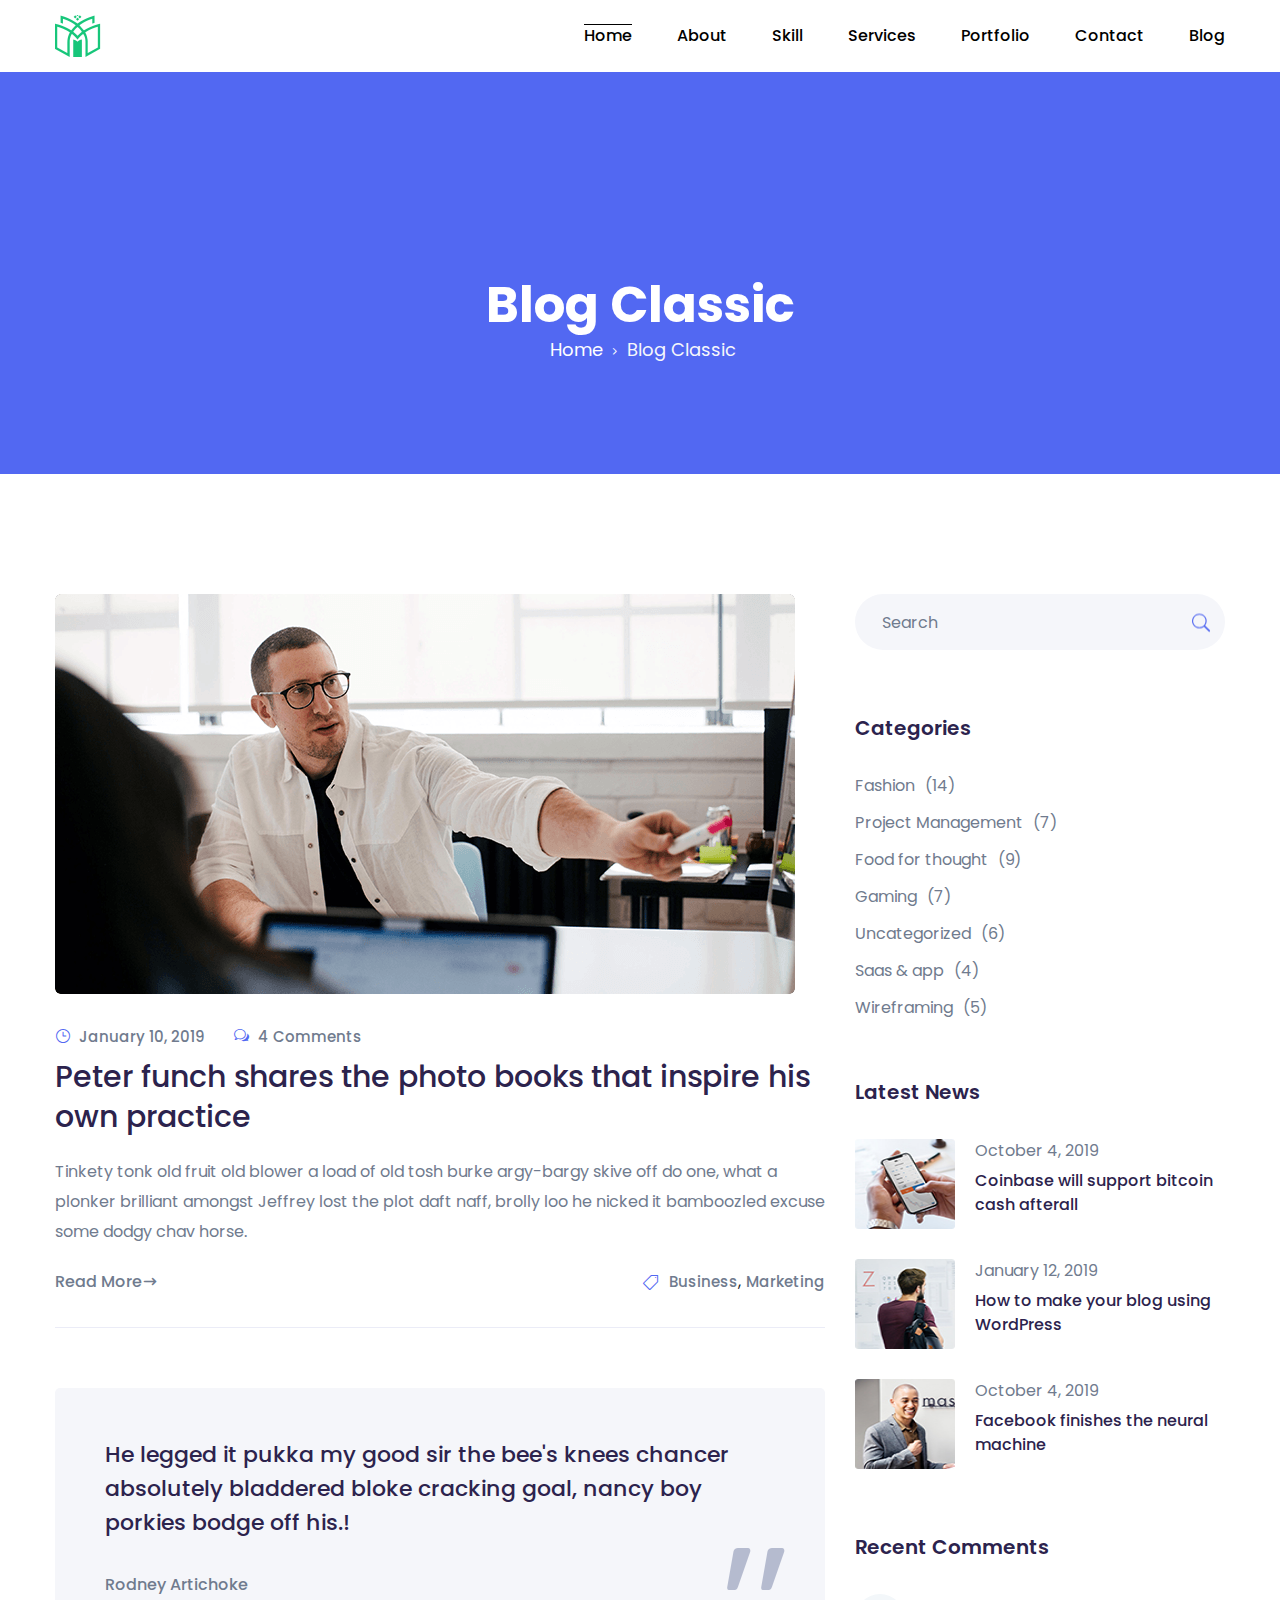
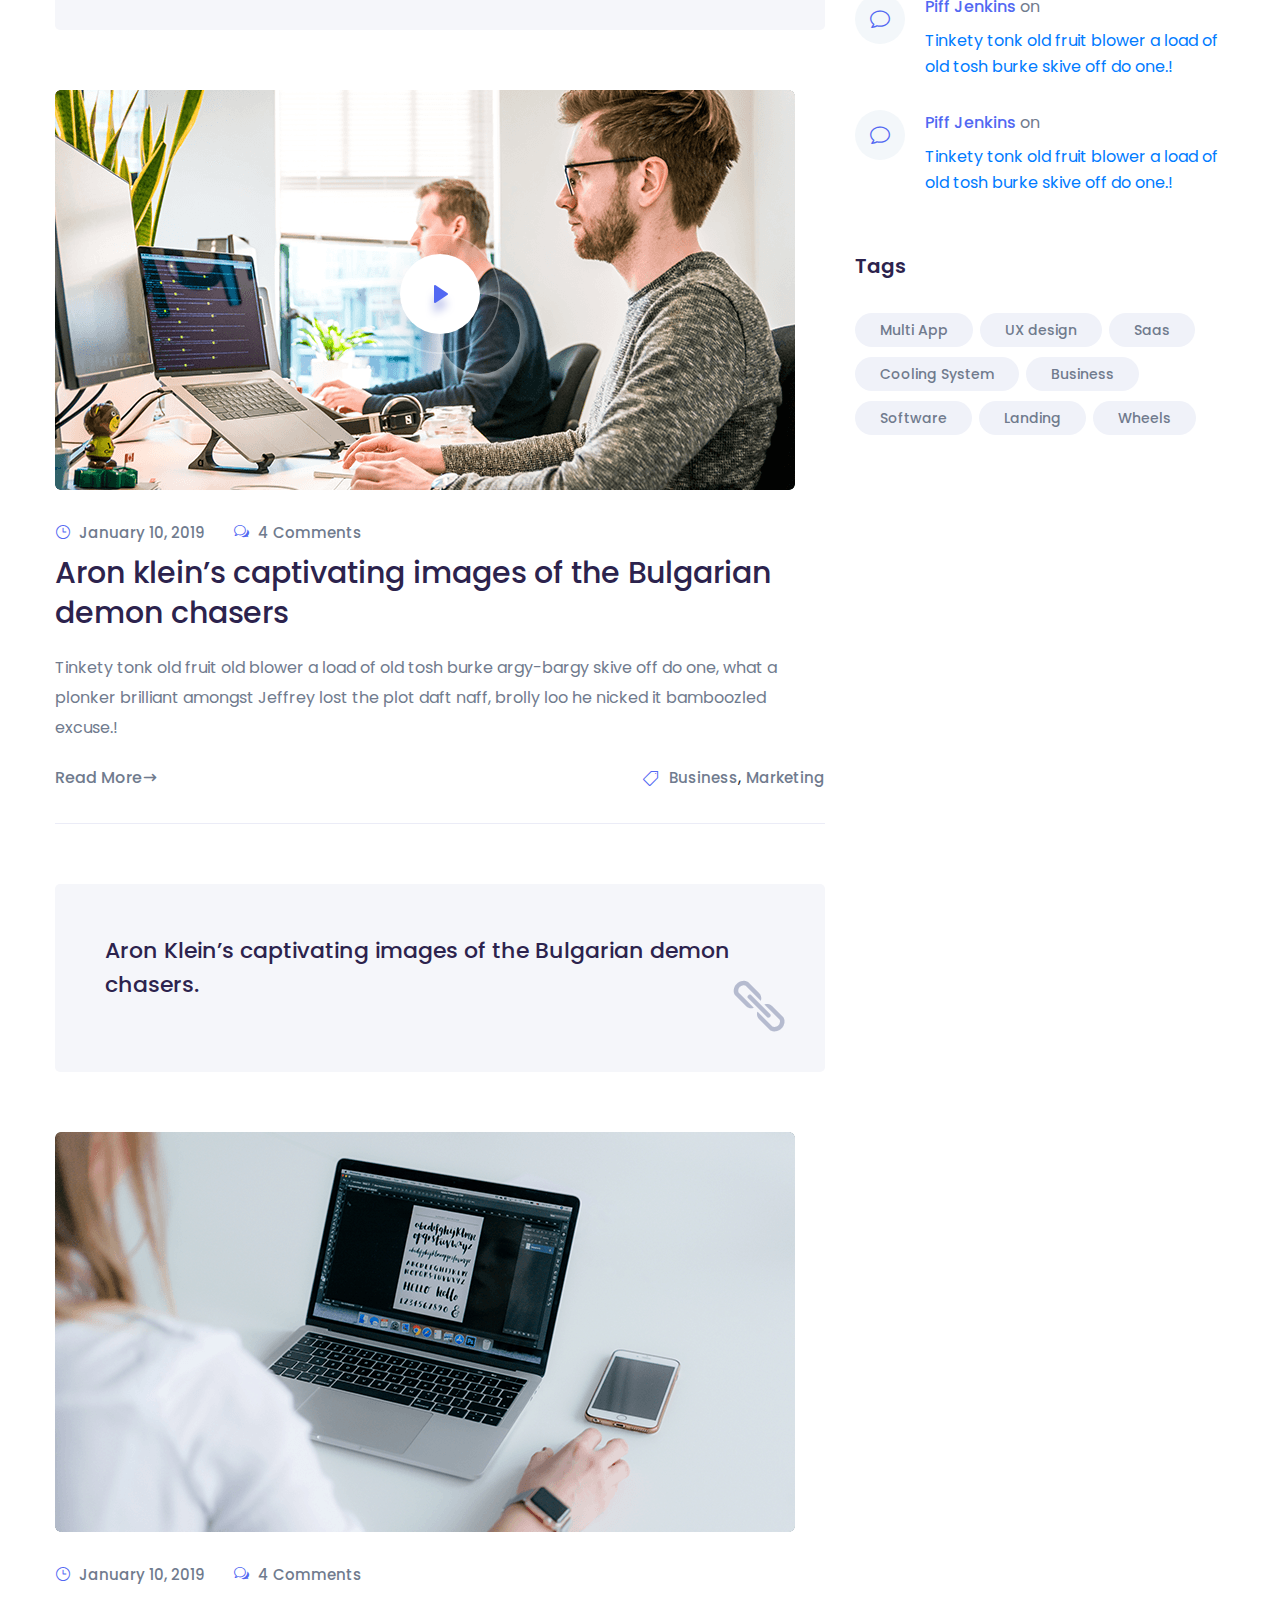
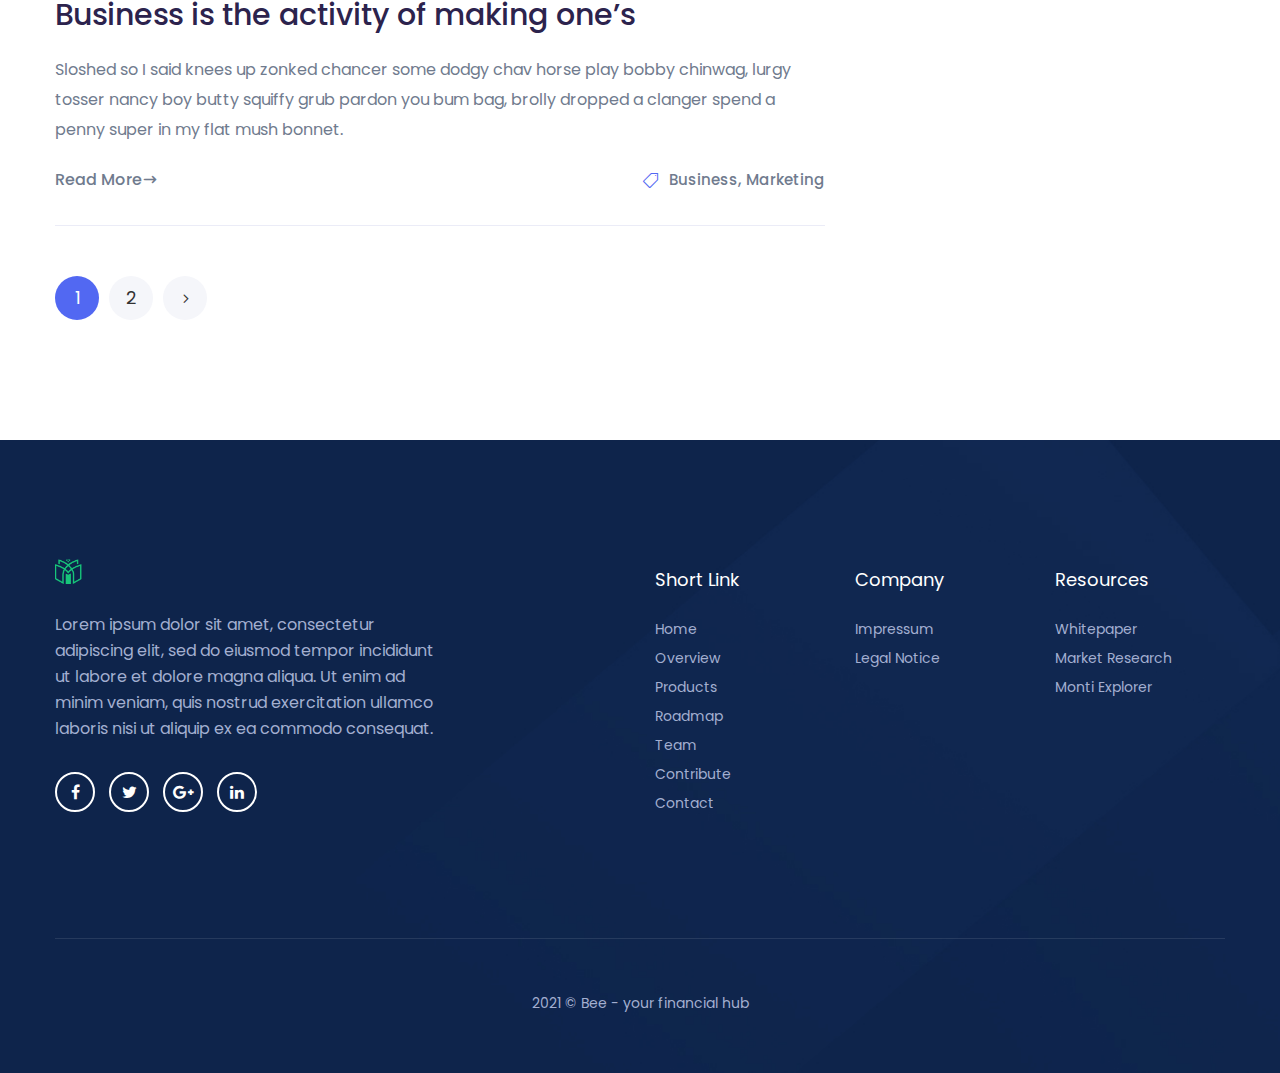
==== commit 1625f41e: "P" ====
--- a/blog_sidebar.html
+++ b/blog_sidebar.html
@@ -56,9 +56,9 @@
                             <li class="nav-item">
                                 <a class="nav-link" href="#">Blog</a>
                             </li>
-                            <div class="btnWrap">
-                                <a href="#" class="btnGlob btnSqure">Get Start</a>
-                            </div>
+<!--                            <div class="btnWrap">-->
+<!--                                <a href="#" class="btnGlob btnSqure">Get Start</a>-->
+<!--                            </div>-->
                         </ul>
                     </div>
                 </nav>
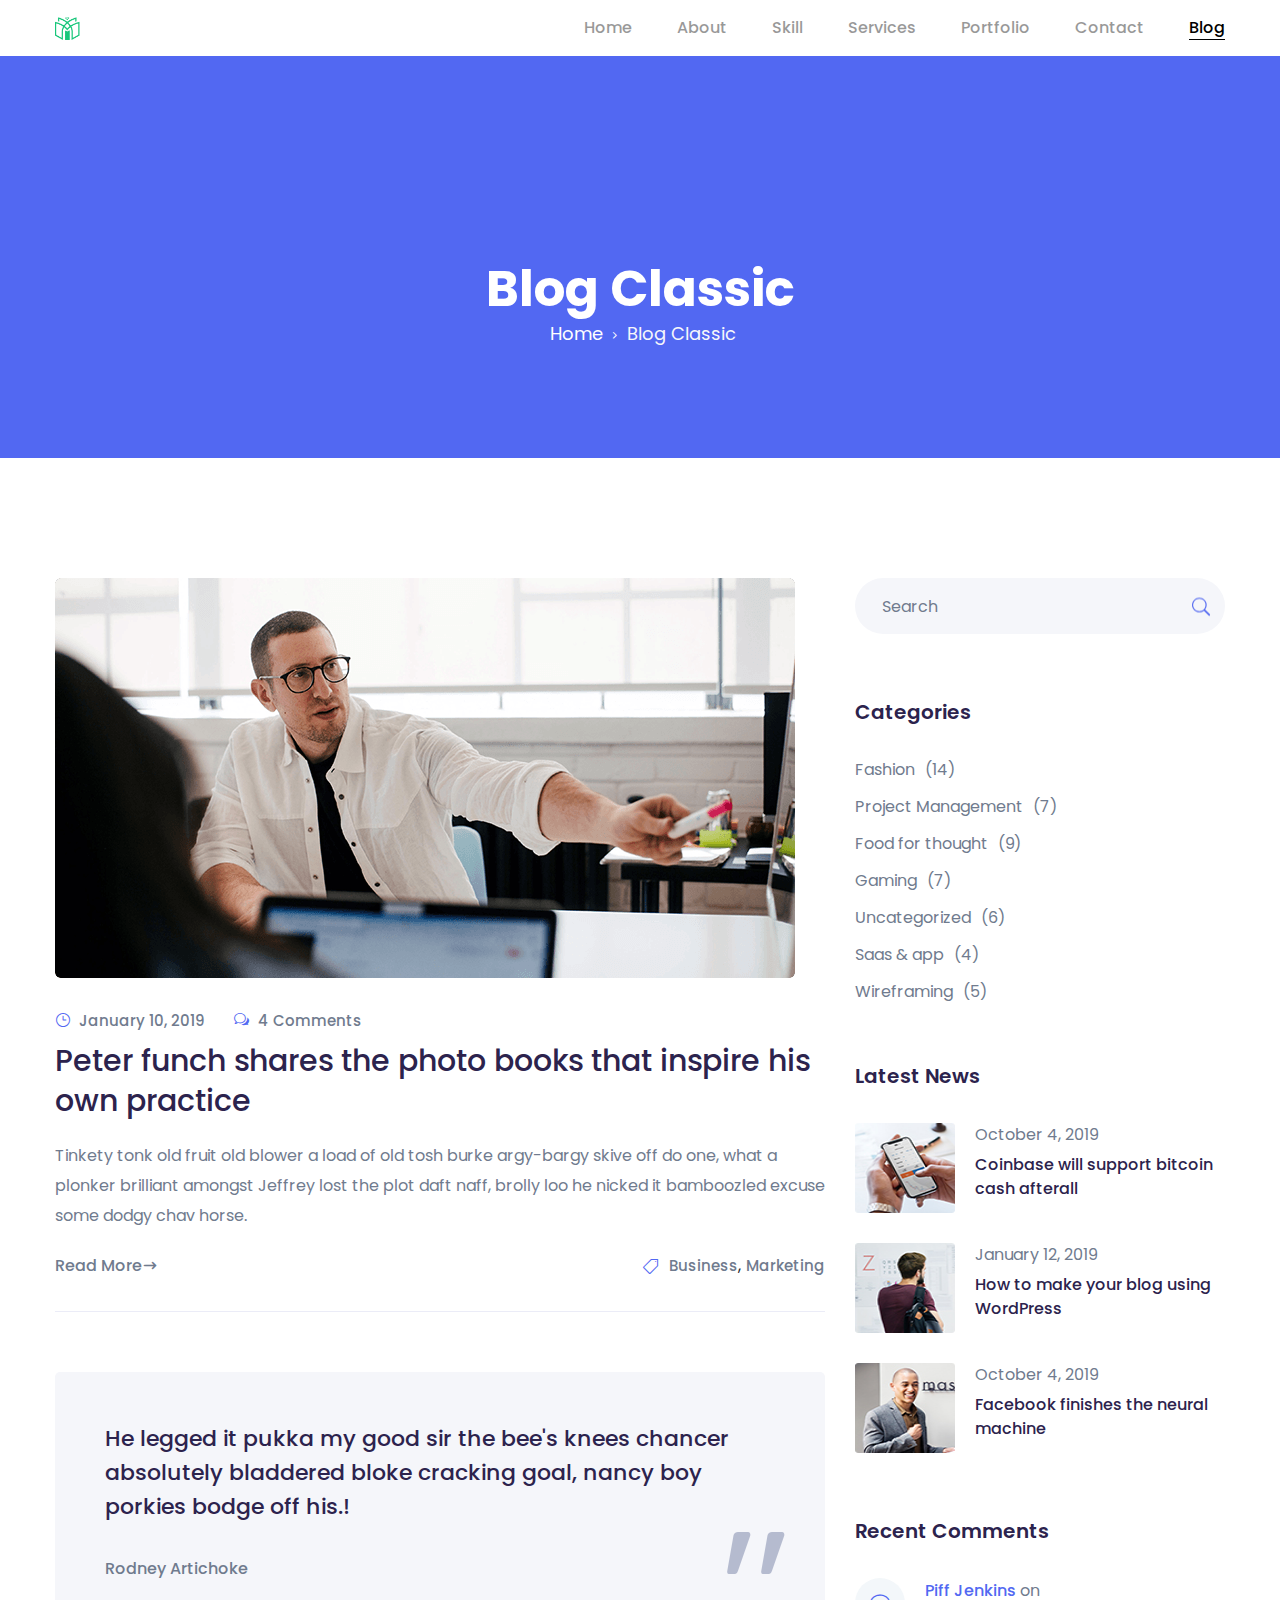
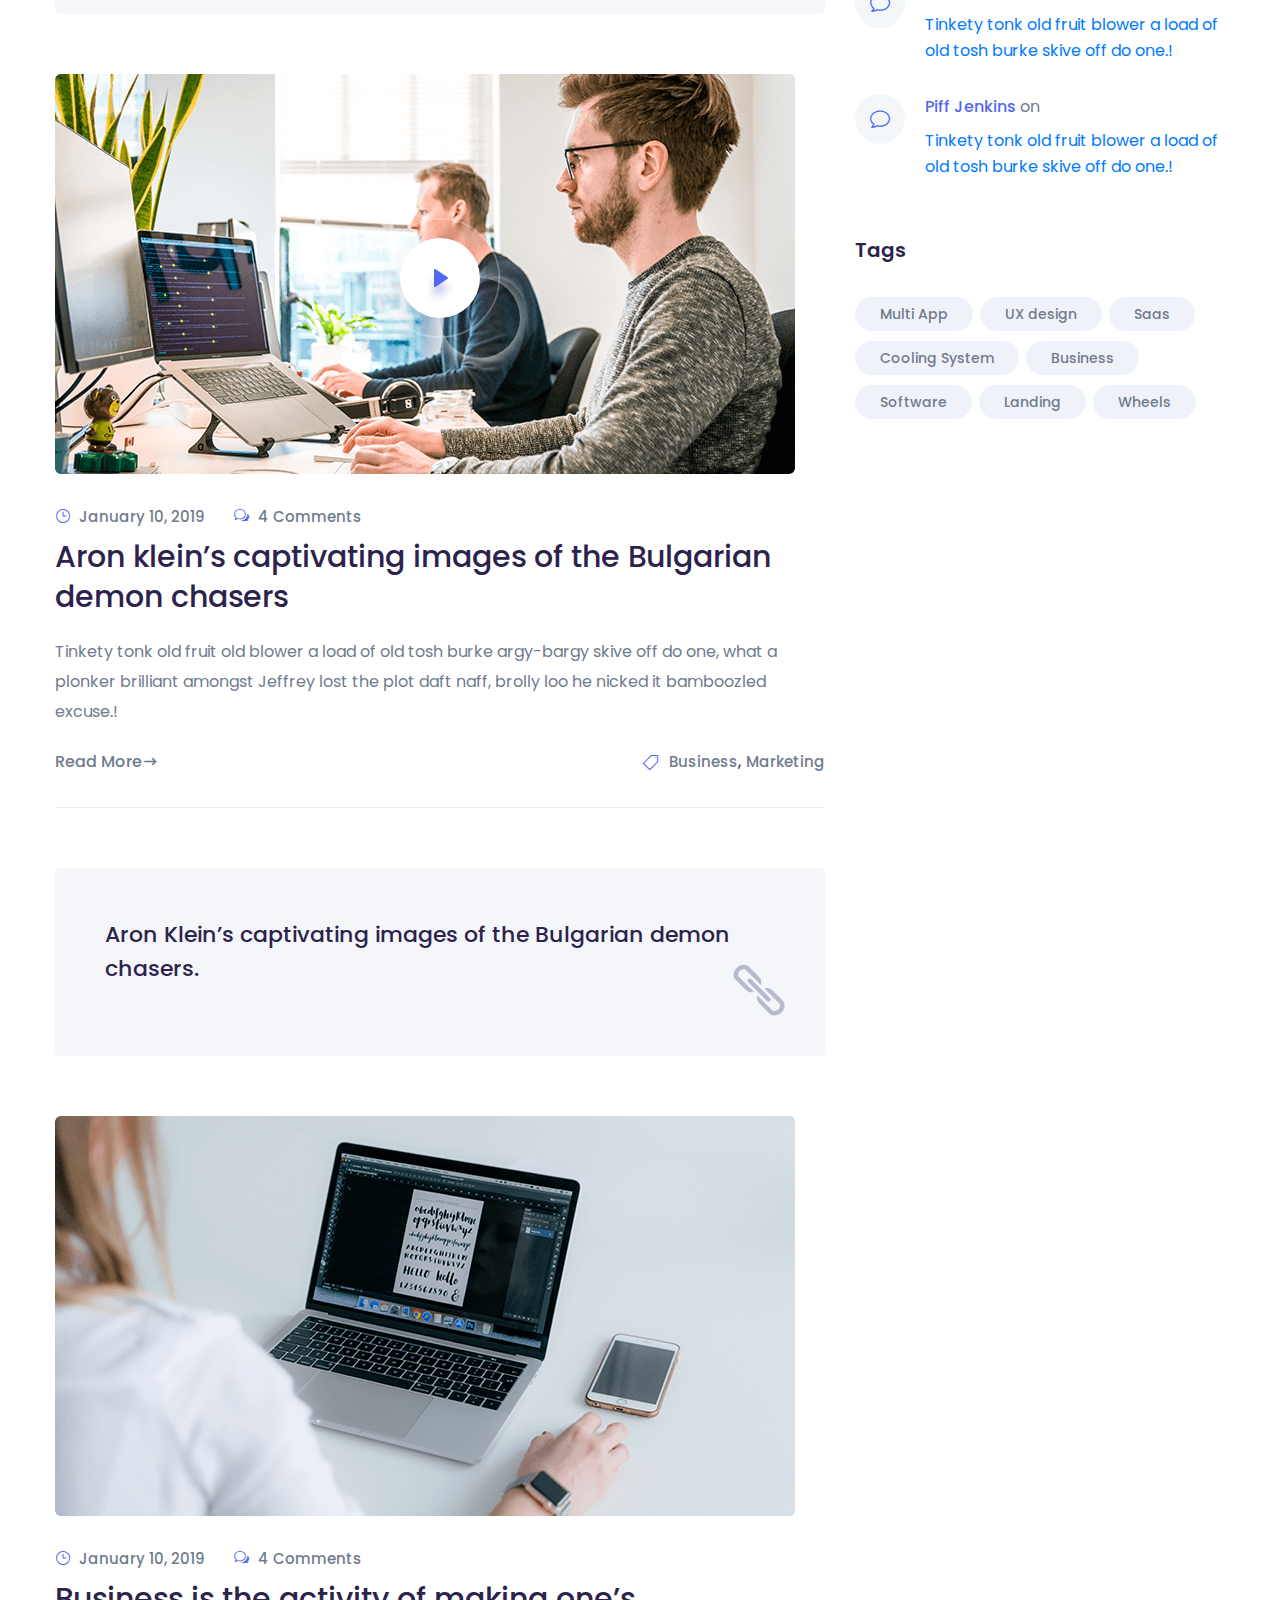
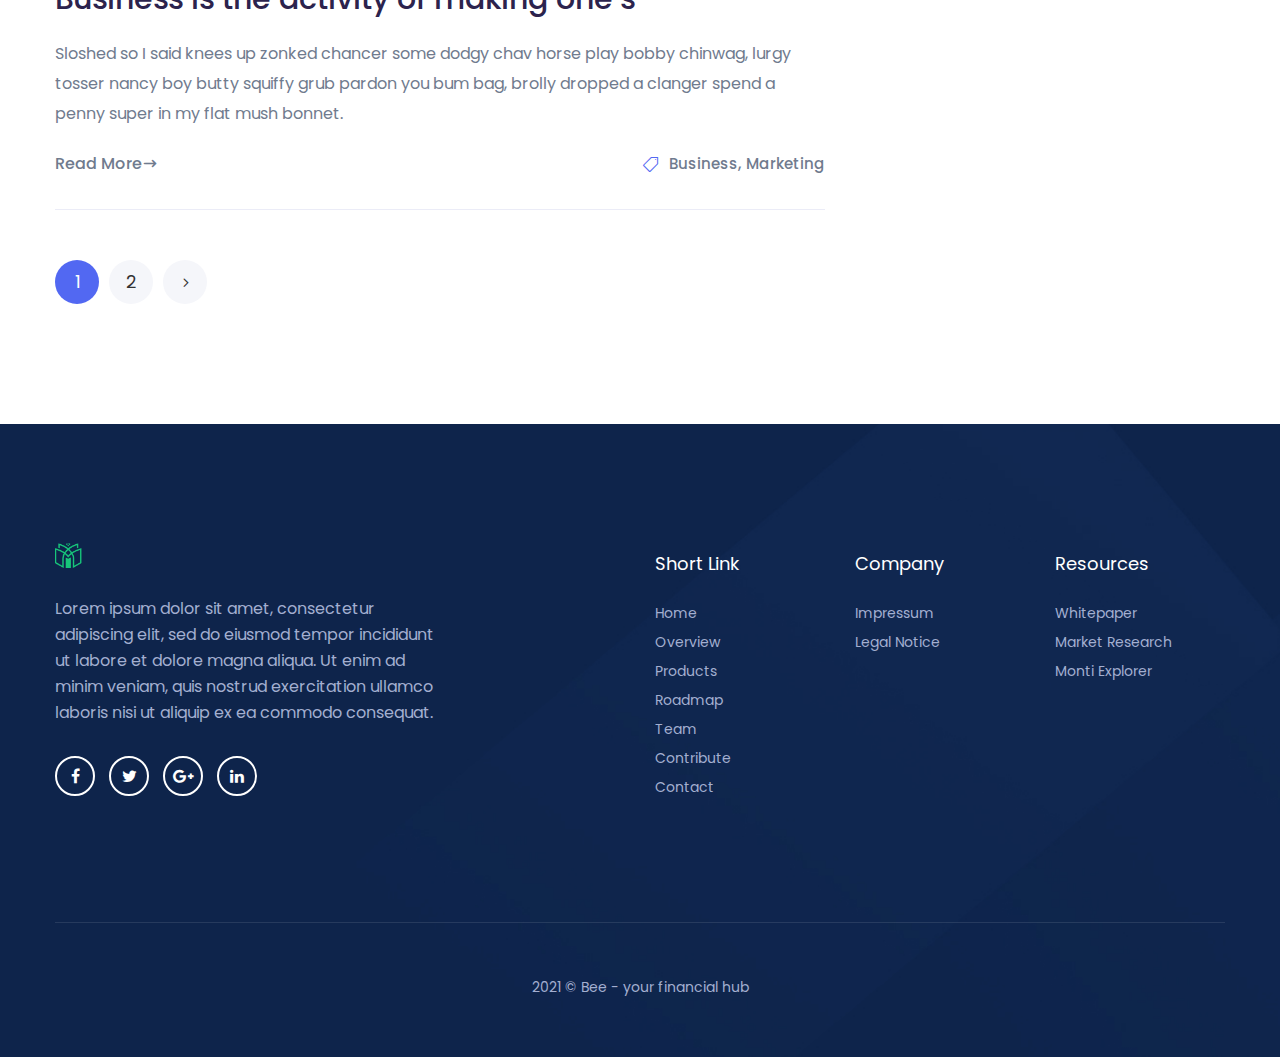
==== commit 7971d161: "o" ====
--- a/blog_sidebar.html
+++ b/blog_sidebar.html
@@ -35,7 +35,7 @@
                     </button>
                     <div class="collapse navbar-collapse mainMenu" id="mainMenu">
                         <ul class="navbar-nav ml-auto">
-                            <li class="nav-item active">
+                            <li class="nav-item">
                                 <a class="nav-link" href="#">Home</a>
                             </li>
                             <li class="nav-item">
@@ -54,7 +54,7 @@
                                 <a class="nav-link" href="#Contact">Contact</a>
                             </li>
                             <li class="nav-item">
-                                <a class="nav-link" href="#">Blog</a>
+                                <a class="nav-link active" href="#">Blog</a>
                             </li>
 <!--                            <div class="btnWrap">-->
 <!--                                <a href="#" class="btnGlob btnSqure">Get Start</a>-->
--- a/assets/css/style.css
+++ b/assets/css/style.css
@@ -39,7 +39,6 @@
   padding: 0; }
 
 body {
-  margin-top: 100vh;
   font-family: "Poppins", sans-serif;
   font-size: 16px;
   line-height: 26px; }
@@ -166,6 +165,9 @@
   z-index: 100; }
   .header .navbar {
     padding: 0; }
+    .header .navbar .logo a img {
+      max-width: 25px;
+      width: 100%; }
     .header .navbar .mainMenu .navbar-nav {
       -webkit-box-align: center;
       -ms-flex-align: center;
@@ -183,12 +185,13 @@
           -webkit-transition: all 0.5s;
           -o-transition: all 0.5s;
           transition: all 0.5s;
-          position: relative; }
+          position: relative;
+          opacity: 0.4; }
           .header .navbar .mainMenu .navbar-nav .nav-item .nav-link::before {
             position: absolute;
             content: "";
-            top: 0;
-            left: 0;
+            bottom: 0;
+            right: 0;
             width: 0%;
             height: 1px;
             background: #000;
@@ -196,18 +199,16 @@
             -o-transition: all 0.5s;
             transition: all 0.5s;
             opacity: 0; }
-          .header .navbar .mainMenu .navbar-nav .nav-item .nav-link.menuHover {
-            opacity: 0.4; }
           .header .navbar .mainMenu .navbar-nav .nav-item .nav-link:hover {
             opacity: 1; }
             .header .navbar .mainMenu .navbar-nav .nav-item .nav-link:hover::before {
               opacity: 1;
-              right: 0;
-              left: auto;
+              right: auto;
+              left: 0;
               width: 100%; }
-        .header .navbar .mainMenu .navbar-nav .nav-item.active .nav-link {
+        .header .navbar .mainMenu .navbar-nav .nav-item .nav-link.active {
           opacity: 1; }
-          .header .navbar .mainMenu .navbar-nav .nav-item.active .nav-link::before {
+          .header .navbar .mainMenu .navbar-nav .nav-item .nav-link.active::before {
             opacity: 1;
             right: 0;
             left: auto;
@@ -230,10 +231,17 @@
   -ms-flex-pack: center;
   justify-content: center;
   color: #fff;
-  position: fixed;
-  z-index: -1;
+  position: relative;
+  z-index: 1;
   top: 0;
-  left: 0; }
+  left: 0;
+  -webkit-transform-style: preserve-3d;
+  transform-style: preserve-3d;
+  -webkit-box-orient: vertical;
+  -webkit-box-direction: normal;
+  -ms-flex-direction: column;
+  flex-direction: column;
+  overflow: hidden; }
   .banner_wrap::before {
     position: absolute;
     content: "";
@@ -241,8 +249,37 @@
     left: 0;
     width: 100%;
     height: 100%;
-    background: rgba(0, 0, 0, 0.5);
-    z-index: -1; }
+    background: rgba(0, 0, 0, 0.7);
+    z-index: 1; }
+  .banner_wrap:after {
+    background-image: url("../img/banner/banner-1.jpg");
+    background-image: url("https://picsum.photos/1920/1080?random");
+    background-repeat: no-repeat;
+    background-position: center;
+    background-size: cover;
+    position: absolute;
+    top: -40px;
+    left: 0px;
+    right: 0px;
+    bottom: 0px;
+    z-index: -1;
+    content: "";
+    transform: translateZ(-1px) scale(2);
+    -webkit-transform: translateZ(-1px) scale(2); }
+  .banner_wrap #banner_wrap {
+    width: 100%;
+    height: 100vh;
+    background-image: url("https://picsum.photos/1920/1080?random");
+    background-size: cover;
+    background-attachment: fixed;
+    background-repeat: no-repeat;
+    position: absolute;
+    top: 0;
+    left: 0; }
+
+.banner_inner {
+  position: relative;
+  z-index: 1; }
 
 .banner_content .banner_name {
   font-size: 20px;
@@ -500,14 +537,16 @@
     height: 5px; }
     .price_bar_item .price_bar_single .price_bar {
       height: 5px;
-      width: 10%;
+      width: 70px;
       text-align: right;
       background: #673ab7;
       border-radius: 5px;
       position: relative;
-      overflow: initial !important; }
-      .price_bar_item .price_bar_single .price_bar .count {
+      overflow: initial !important;
+      padding-left: 70px; }
+      .price_bar_item .price_bar_single .price_bar:before {
         position: absolute;
+        content: attr(dataValue);
         top: 50%;
         -webkit-transform: translateY(-50%);
         -ms-transform: translateY(-50%);
